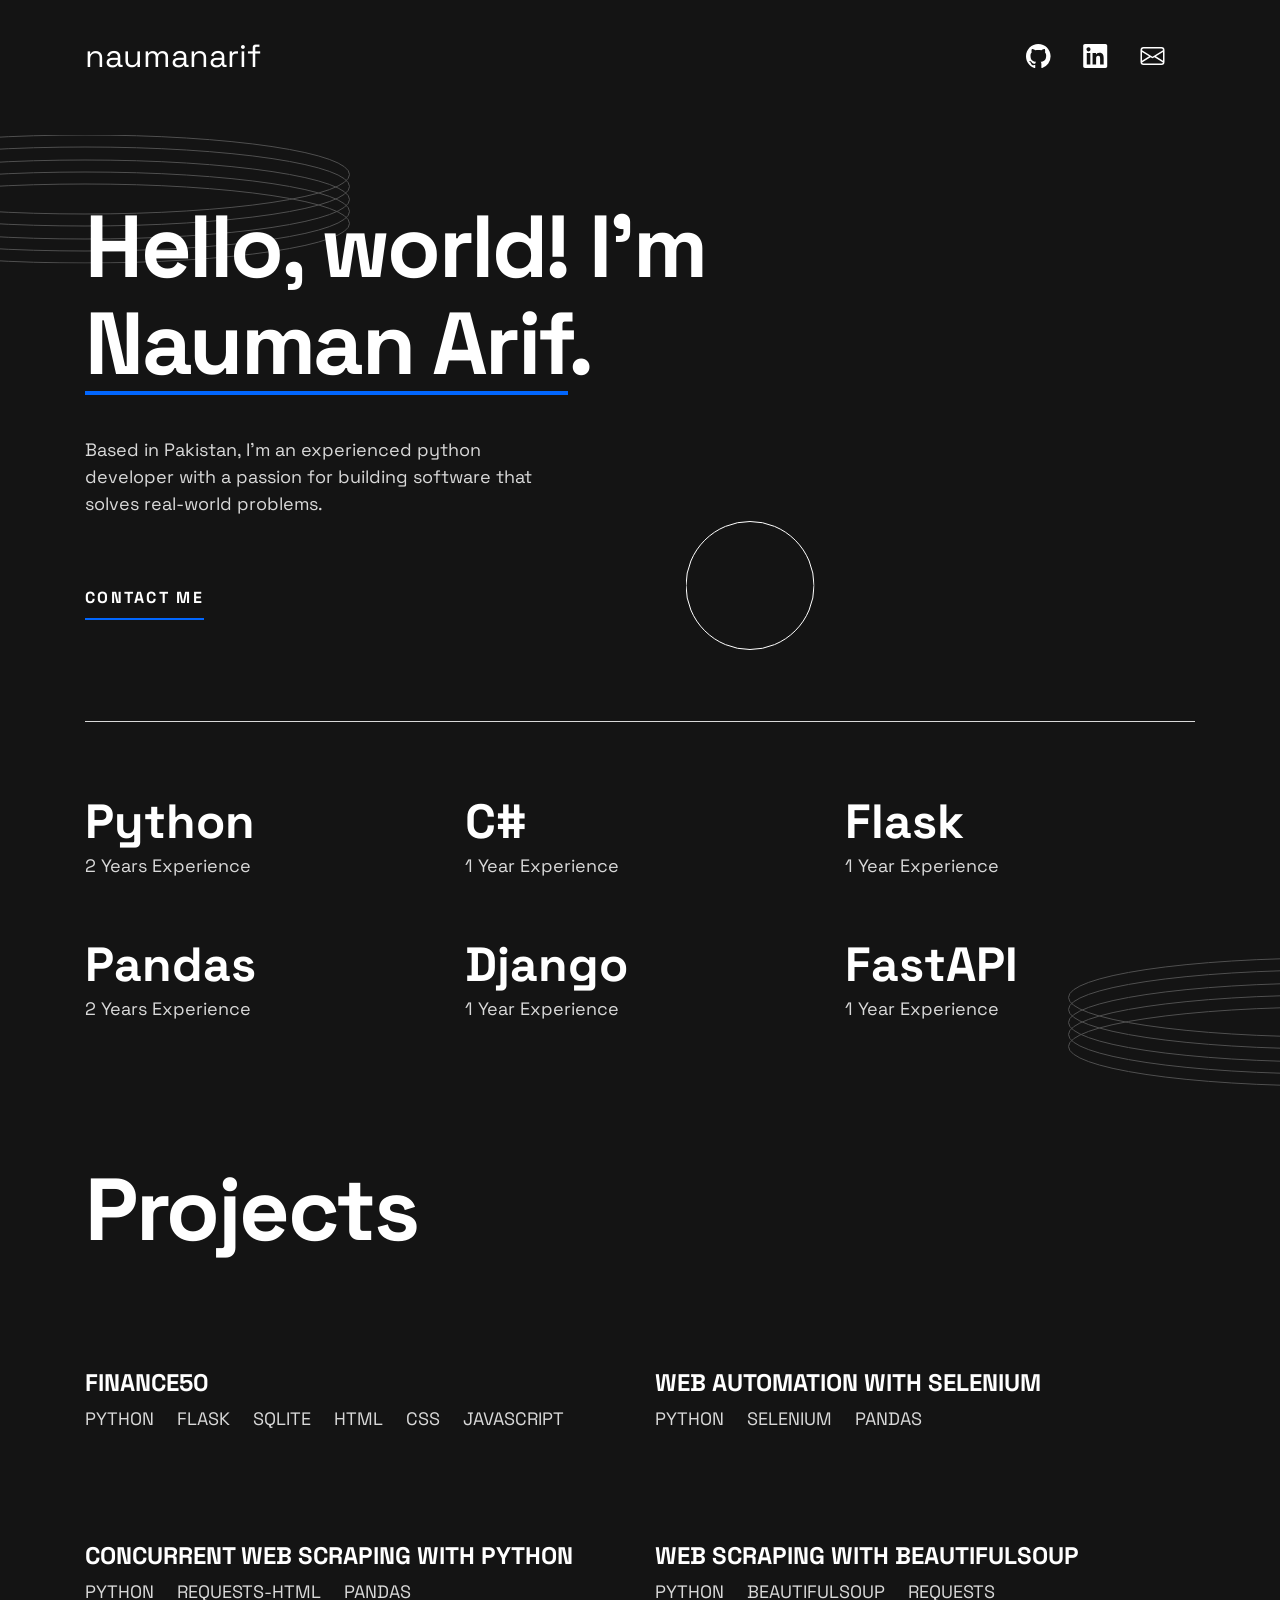
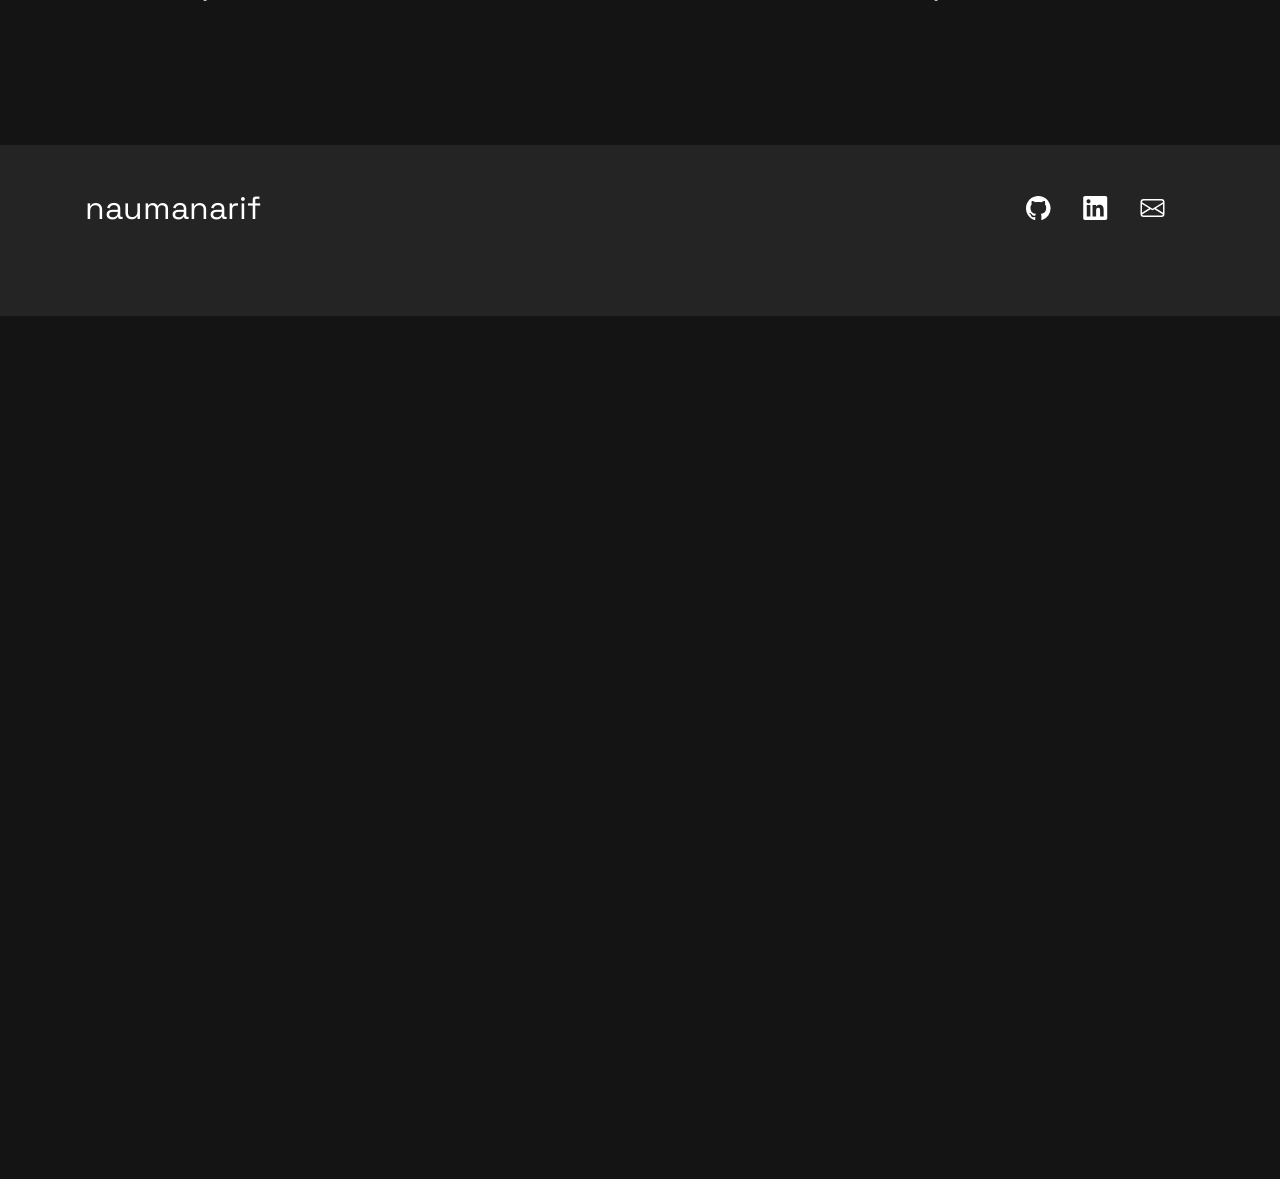
==== index.html @ 43fe18f0 "Fix image paths" ====
<!DOCTYPE html>
<html lang="en">
  <head>
    <meta charset="UTF-8" />
    <meta name="viewport" content="width=device-width, initial-scale=1.0" />
    <link rel="preconnect" href="https://fonts.googleapis.com" />
    <link rel="preconnect" href="https://fonts.gstatic.com" crossorigin />
    <link
      href="https://fonts.googleapis.com/css2?family=Space+Grotesk:wght@500;700&display=swap"
      rel="stylesheet"
    />
    <link
      rel="icon"
      type="image/png"
      sizes="32x32"
      href="./assets/images/favicon-ur-32x32.png"
    />
    <link rel="stylesheet" href="style.css" />
    <title>Nauman A.</title>
  </head>
  <body>
    <header class="header">
      <h2 class="visually-hidden">Header</h2>
      <div class="wrapper">
        <nav class="header__nav">
          <h2 class="visually-hidden">Navigation</h2>
          <a href="/" class="header__home">
            naumanarif
            <span class="visually-hidden">(to home page)</span>
          </a>
          <a
            href="https://www.github.com/naumanaarif"
            class="header__social"
            target="_blank"
          >
            <svg
              xmlns="http://www.w3.org/2000/svg"
              width="25"
              height="24"
              aria-labelledby="socialGitHub"
              role="img"
            >
              <title id="socialGitHub">GitHub</title>
              <path
                fill="#FFF"
                fill-rule="evenodd"
                d="M12.304 0C5.506 0 0 5.506 0 12.304c0 5.444 3.522 10.042 8.413 11.672.615.108.845-.261.845-.584 0-.292-.015-1.261-.015-2.291-3.091.569-3.891-.754-4.137-1.446-.138-.354-.738-1.446-1.261-1.738-.43-.23-1.046-.8-.016-.815.97-.015 1.661.892 1.892 1.261 1.107 1.86 2.876 1.338 3.584 1.015.107-.8.43-1.338.784-1.646-2.738-.307-5.598-1.368-5.598-6.074 0-1.338.477-2.446 1.26-3.307-.122-.308-.553-1.569.124-3.26 0 0 1.03-.323 3.383 1.26.985-.276 2.03-.415 3.076-.415 1.046 0 2.092.139 3.076.416 2.353-1.6 3.384-1.261 3.384-1.261.676 1.691.246 2.952.123 3.26.784.861 1.26 1.953 1.26 3.307 0 4.721-2.875 5.767-5.613 6.074.446.385.83 1.123.83 2.277 0 1.645-.015 2.968-.015 3.383 0 .323.231.708.846.584a12.324 12.324 0 0 0 8.382-11.672C24.607 5.506 19.101 0 12.304 0Z"
              />
            </svg>
          </a>
          <!-- <a href="" class="header__social">
            <svg
              xmlns="http://www.w3.org/2000/svg"
              width="26"
              height="23"
              aria-labelledby="socialFrontendMentor"
              role="img"
            >
              <title id="socialFrontendMentor">Frontend Mentor</title>
              <path
                fill="#FFF"
                d="M13.084.23a.751.751 0 0 0-.736.75v14.267a.75.75 0 1 0 1.5 0V.98a.75.75 0 0 0-.763-.75ZM24.44 4.504a.752.752 0 0 0-.284.064l-6.44 2.875a.752.752 0 0 0 0 1.37l6.44 2.884a.75.75 0 0 0 .612-1.369L19.861 8.13l4.907-2.191a.753.753 0 0 0 .38-.99.752.752 0 0 0-.708-.444ZM1.371 9.663a.752.752 0 0 0-.74.938C2.41 17.447 8.603 22.23 15.685 22.23a.75.75 0 1 0 0-1.501A14.053 14.053 0 0 1 2.083 10.225a.75.75 0 0 0-.712-.561v-.001Z"
              />
            </svg>
          </a> -->
          <a
            href="https://www.linkedin.com/in/naumanaarif/"
            class="header__social"
            target="_blank"
          >
            <svg
              xmlns="http://www.w3.org/2000/svg"
              width="25"
              height="24"
              aria-labelledby="socialLinkedIn"
              role="img"
            >
              <title id="socialLinkedIn">LinkedIn</title>
              <path
                fill="#FFF"
                fill-rule="evenodd"
                d="M5.551 3.304c-1.14 0-2.067.926-2.067 2.064 0 1.14.928 2.066 2.067 2.066a2.066 2.066 0 0 0 0-4.13ZM3.767 8.998v11.453h3.562L7.33 8.998H3.767Zm5.798 0V20.45l3.554.002.002-5.668c0-1.454.253-2.941 2.132-2.941 1.851 0 1.851 1.755 1.851 3.036v5.571l3.559-.001v-6.28c0-2.834-.517-5.457-4.27-5.457-1.763 0-2.916.997-3.368 1.85h-.05V8.997h-3.41ZM22.435 24H1.982c-.976 0-1.77-.777-1.77-1.732V1.731C.212.776 1.006 0 1.982 0h20.453c.98 0 1.777.776 1.777 1.73v20.538c0 .955-.797 1.732-1.777 1.732Z"
              />
            </svg>
          </a>
          <a
            href="mailto:naumanaarif.work@gmail.com"
            class="header__social"
            target="_blank"
          >
            <svg
              xmlns="http://www.w3.org/2000/svg"
              width="25"
              height="24"
              fill="currentColor"
              class="bi bi-envelope"
              viewBox="0 0 16 16"
              aria-labelledby="socialEmail"
              role="img"
            >
              <title id="socialEmail">Email</title>
              <path
                d="M0 4a2 2 0 0 1 2-2h12a2 2 0 0 1 2 2v8a2 2 0 0 1-2 2H2a2 2 0 0 1-2-2V4Zm2-1a1 1 0 0 0-1 1v.217l7 4.2 7-4.2V4a1 1 0 0 0-1-1H2Zm13 2.383-4.708 2.825L15 11.105V5.383Zm-.034 6.876-5.64-3.471L8 9.583l-1.326-.795-5.64 3.47A1 1 0 0 0 2 13h12a1 1 0 0 0 .966-.741ZM1 11.105l4.708-2.897L1 5.383v5.722Z"
                fill="#FFF"
              />
            </svg>
          </a>
          <!-- <a href="" class="header__social">
            <svg
              xmlns="http://www.w3.org/2000/svg"
              width="24"
              height="20"
              aria-labelledby="socialTwitter"
              role="img"
            >
              <title id="socialTwitter">Twitter</title>
              <path
                fill="#FFF"
                d="M23.492 2.705a9.563 9.563 0 0 1-2.742.751 4.788 4.788 0 0 0 2.1-2.643 9.536 9.536 0 0 1-3.033 1.159 4.778 4.778 0 0 0-8.14 4.357 13.564 13.564 0 0 1-9.844-4.99 4.774 4.774 0 0 0-.646 2.4 4.778 4.778 0 0 0 2.124 3.977 4.765 4.765 0 0 1-2.163-.598v.061a4.778 4.778 0 0 0 3.832 4.684 4.812 4.812 0 0 1-2.158.082 4.78 4.78 0 0 0 4.462 3.316 9.584 9.584 0 0 1-5.932 2.045c-.38 0-.762-.022-1.14-.067a13.508 13.508 0 0 0 7.32 2.146c8.787 0 13.59-7.277 13.59-13.589 0-.205-.004-.412-.013-.617a9.71 9.71 0 0 0 2.381-2.471l.002-.003Z"
              />
            </svg>
          </a> -->
        </nav>
      </div>
    </header>

    <main id="main">
      <section class="hero">
        <div class="wrapper hero__wrapper bottom-border">
          <div class="hero__content">
            <picture>
              <source
                media="(min-width: 62.5em)"
                srcset="/assets/images/nauman2-desktop.png"
              />
              <source
                media="(min-width: 37.5em)"
                srcset="/assets/images/nauman2-tablet.png"
              />
              <img
                class="hero__image"
                src="/assets/images/nauman2-mobile.png"
                alt="picture of Nauman Arif"
                width-="174"
                height="383"
              />
            </picture>
            <img
              class="hero__rings"
              src="/assets/images/pattern-rings.svg"
              alt=""
              width="530"
              height="129"
            />
            <img
              class="hero__circle"
              src="/assets/images/pattern-circle.svg"
              alt=""
              width="129"
              height="129"
            />
            <div class="hero__text">
              <h1 class="hero__headline header-xl">
                Hello, world!<br />
                I'm <span>Nauman Arif</span>.
              </h1>
              <p class="hero__description">
                Based in Pakistan, I'm an experienced python developer with a
                passion for building software that solves real-world problems.
              </p>
              <a
                href="mailto:naumanaarif.work@gmail.com"
                class="hero__contact underline"
                >Contact me</a
              >
            </div>
          </div>
        </div>
      </section>

      <section class="skills">
        <div class="wrapper skills__wrapper bottom-border">
          <h2 class="visually-hidden">Skills</h2>
          <div class="skills__item">
            <h3 class="skills__title">Python</h3>
            <p class="skills__description">2 Years Experience</p>
          </div>
          <div class="skills__item">
            <h3 class="skills__title">C#</h3>
            <p class="skills__description">1 Year Experience</p>
          </div>
          <div class="skills__item">
            <h3 class="skills__title">Flask</h3>
            <p class="skills__description">1 Year Experience</p>
          </div>
          <div class="skills__item">
            <h3 class="skills__title">Pandas</h3>
            <p class="skills__description">2 Years Experience</p>
          </div>
          <div class="skills__item">
            <h3 class="skills__title">Django</h3>
            <p class="skills__description">1 Year Experience</p>
          </div>
          <div class="skills__item">
            <h3 class="skills__title">FastAPI</h3>
            <p class="skills__description">1 Year Experience</p>
          </div>
        </div>
        <img
          class="skills__rings"
          src="/assets/images/pattern-rings.svg"
          alt=""
          width="530"
          height="129"
        />
      </section>

      <section class="projects">
        <div class="wrapper projects__wrapper">
          <div class="projects__grid">
            <h2 class="projects__headline header-xl">Projects</h2>
            <a href="" class="projects__contact underline"></a>

            <div class="projects__item">
              <picture class="projects__picture">
                <source
                  media="(min-width: 62.5em)"
                  srcset="/assets/images/coming-soon-dark-large.png"
                />
                <img
                  class="projects__image"
                  src="/assets/images/coming-soon-dark-small.png"
                  alt="coming soon"
                  width-="343"
                  height="253"
                />
              </picture>
              <h3 class="projects__name">Finance50</h3>
              <p class="projects__tags">
                <span>Python</span>
                <span>Flask</span>
                <span>SQLite</span>
                <span>HTML</span>
                <span>CSS</span>
                <span>JavaScript</span>
              </p>
              <div class="projects__links">
                <a href="" class="underline">View Project</a>
                <a href="" class="underline">View Code</a>
              </div>
            </div>

            <div class="projects__item">
              <picture class="projects__picture">
                <source
                  media="(min-width: 62.5em)"
                  srcset="/assets/images/coming-soon-dark-large.png"
                />
                <img
                  class="projects__image"
                  src="/assets/images/coming-soon-dark-small.png"
                  alt="coming soon"
                  width-="343"
                  height="253"
                />
              </picture>
              <h3 class="projects__name">Web Automation with Selenium</h3>
              <p class="projects__tags">
                <span>Python</span>
                <span>Selenium</span>
                <span>Pandas</span>
              </p>
              <div class="projects__links">
                <a href="" class="underline">View Project</a>
                <a href="" class="underline">View Code</a>
              </div>
            </div>

            <div class="projects__item">
              <picture class="projects__picture">
                <source
                  media="(min-width: 62.5em)"
                  srcset="/assets/images/coming-soon-dark-large.png"
                />
                <img
                  class="projects__image"
                  src="/assets/images/coming-soon-dark-small.png"
                  alt="coming soon"
                  width-="343"
                  height="253"
                />
              </picture>
              <h3 class="projects__name">
                Concurrent Web Scraping with Python
              </h3>
              <p class="projects__tags">
                <span>Python</span>
                <span>Requests-HTML</span>
                <span>Pandas</span>
              </p>
              <div class="projects__links">
                <a href="" class="underline">View Project</a>
                <a href="" class="underline">View Code</a>
              </div>
            </div>

            <div class="projects__item">
              <picture class="projects__picture">
                <source
                  media="(min-width: 62.5em)"
                  srcset="/assets/images/coming-soon-dark-large.png"
                />
                <img
                  class="projects__image"
                  src="/assets/images/coming-soon-dark-small.png"
                  alt="coming soon"
                  width-="343"
                  height="253"
                />
              </picture>
              <h3 class="projects__name">Web Scraping with BeautifulSoup</h3>
              <p class="projects__tags">
                <span>Python</span>
                <span>BeautifulSoup</span>
                <span>Requests</span>
              </p>
              <div class="projects__links">
                <a href="" class="underline">View Project</a>
                <a href="" class="underline">View Code</a>
              </div>
            </div>

            <!-- <div class="projects__item">
              <picture class="projects__picture">
                <source
                  media="(min-width: 62.5em)"
                  srcset="/assets/images/thumbnail-project-5-large.webp"
                />
                <img
                  class="projects__image"
                  src="/assets/images/thumbnail-project-5-small.webp"
                  alt="screenshot of 4-player memory game with circular tiles that have symbols"
                  width-="343"
                  height="253"
                />
              </picture>
              <h3 class="projects__name">Memory Game</h3>
              <p class="projects__tags">
                <span>HTML</span>
                <span>CSS</span>
                <span>JavaScript</span>
              </p>
              <div class="projects__links">
                <a href="" class="underline">View Project</a>
                <a href="" class="underline">View Code</a>
              </div>
            </div>

            <div class="projects__item">
              <picture class="projects__picture">
                <source
                  media="(min-width: 62.5em)"
                  srcset="/assets/images/thumbnail-project-6-large.webp"
                />
                <img
                  class="projects__image"
                  src="/assets/images/thumbnail-project-6-small.webp"
                  alt="grid of thumbnails of famous works of art"
                  width-="343"
                  height="253"
                />
              </picture>
              <h3 class="projects__name">Art Gallery Showcase</h3>
              <p class="projects__tags">
                <span>HTML</span>
                <span>CSS</span>
                <span>JavaScript</span>
              </p>
              <div class="projects__links">
                <a href="" class="underline">View Project</a>
                <a href="" class="underline">View Code</a>
              </div>
            </div> -->
          </div>
        </div>
      </section>
      <!-- 
      <section id="contact" class="contact bg-less-dark">
        <div class="wrapper contact__wrapper bottom-border">
          <div class="contact__text">
            <h2 class="contact__headline header-xl">Contact</h2>
            <p class="contact__description">
              I would love to hear about your project and how I could help.
              Please fill in the form, and I'll get back to you as soon as
              possible.
            </p>
          </div>
          <form action="" class="contact__form">
            <div class="contact__control">
              <label for="name" class="visually-hidden">Name</label>
              <input
                type="text"
                id="name"
                name="name"
                placeholder="Name"
                required
              />
              <img
                src="/assets/images/icon-invalid.svg"
                alt=""
                class="contact__invalid-icon"
                width="24"
                height="24"
              />
            </div>
            <div class="contact__control">
              <label for="email" class="visually-hidden">Email</label>
              <input
                type="email"
                id="email"
                name="email"
                placeholder="Email"
                required
              />
              <img
                src="/assets/images/icon-invalid.svg"
                alt=""
                class="contact__invalid-icon"
                width="24"
                height="24"
              />
            </div>
            <div class="contact__control">
              <label for="message" class="visually-hidden">Message</label>
              <textarea
                name="message"
                id="message"
                cols="30"
                rows="3"
                placeholder="Message"
                required
              ></textarea>
              <img
                src="/assets/images/icon-invalid.svg"
                alt=""
                class="contact__invalid-icon"
                width="24"
                height="24"
              />
            </div>
            <div class="contact__control align-right">
              <button type="submit">Send Message</button>
            </div>
          </form>
        </div>
        <img
          class="contact__rings"
          src="/assets/images/pattern-rings.svg"
          alt=""
          width="530"
          height="129"
        />
      </section> -->
    </main>

    <footer class="footer bg-less-dark">
      <h2 class="visually-hidden">Footer</h2>
      <div class="wrapper">
        <nav class="header__nav">
          <h2 class="visually-hidden">Navigation</h2>
          <a href="/" class="header__home">
            naumanarif
            <span class="visually-hidden">(to home page)</span>
          </a>
          <a
            href="https://www.github.com/naumanaarif"
            class="header__social"
            target="_blank"
          >
            <svg
              xmlns="http://www.w3.org/2000/svg"
              width="25"
              height="24"
              aria-labelledby="socialGitHub"
              role="img"
            >
              <title id="socialGitHub">GitHub</title>
              <path
                fill="#FFF"
                fill-rule="evenodd"
                d="M12.304 0C5.506 0 0 5.506 0 12.304c0 5.444 3.522 10.042 8.413 11.672.615.108.845-.261.845-.584 0-.292-.015-1.261-.015-2.291-3.091.569-3.891-.754-4.137-1.446-.138-.354-.738-1.446-1.261-1.738-.43-.23-1.046-.8-.016-.815.97-.015 1.661.892 1.892 1.261 1.107 1.86 2.876 1.338 3.584 1.015.107-.8.43-1.338.784-1.646-2.738-.307-5.598-1.368-5.598-6.074 0-1.338.477-2.446 1.26-3.307-.122-.308-.553-1.569.124-3.26 0 0 1.03-.323 3.383 1.26.985-.276 2.03-.415 3.076-.415 1.046 0 2.092.139 3.076.416 2.353-1.6 3.384-1.261 3.384-1.261.676 1.691.246 2.952.123 3.26.784.861 1.26 1.953 1.26 3.307 0 4.721-2.875 5.767-5.613 6.074.446.385.83 1.123.83 2.277 0 1.645-.015 2.968-.015 3.383 0 .323.231.708.846.584a12.324 12.324 0 0 0 8.382-11.672C24.607 5.506 19.101 0 12.304 0Z"
              />
            </svg>
          </a>
          <!-- <a href="" class="header__social">
            <svg
              xmlns="http://www.w3.org/2000/svg"
              width="26"
              height="23"
              aria-labelledby="socialFrontendMentor"
              role="img"
            >
              <title id="socialFrontendMentor">Frontend Mentor</title>
              <path
                fill="#FFF"
                d="M13.084.23a.751.751 0 0 0-.736.75v14.267a.75.75 0 1 0 1.5 0V.98a.75.75 0 0 0-.763-.75ZM24.44 4.504a.752.752 0 0 0-.284.064l-6.44 2.875a.752.752 0 0 0 0 1.37l6.44 2.884a.75.75 0 0 0 .612-1.369L19.861 8.13l4.907-2.191a.753.753 0 0 0 .38-.99.752.752 0 0 0-.708-.444ZM1.371 9.663a.752.752 0 0 0-.74.938C2.41 17.447 8.603 22.23 15.685 22.23a.75.75 0 1 0 0-1.501A14.053 14.053 0 0 1 2.083 10.225a.75.75 0 0 0-.712-.561v-.001Z"
              />
            </svg>
          </a> -->
          <a
            href="https://www.linkedin.com/in/naumanaarif/"
            class="header__social"
            target="_blank"
          >
            <svg
              xmlns="http://www.w3.org/2000/svg"
              width="25"
              height="24"
              aria-labelledby="socialLinkedIn"
              role="img"
            >
              <title id="socialLinkedIn">LinkedIn</title>
              <path
                fill="#FFF"
                fill-rule="evenodd"
                d="M5.551 3.304c-1.14 0-2.067.926-2.067 2.064 0 1.14.928 2.066 2.067 2.066a2.066 2.066 0 0 0 0-4.13ZM3.767 8.998v11.453h3.562L7.33 8.998H3.767Zm5.798 0V20.45l3.554.002.002-5.668c0-1.454.253-2.941 2.132-2.941 1.851 0 1.851 1.755 1.851 3.036v5.571l3.559-.001v-6.28c0-2.834-.517-5.457-4.27-5.457-1.763 0-2.916.997-3.368 1.85h-.05V8.997h-3.41ZM22.435 24H1.982c-.976 0-1.77-.777-1.77-1.732V1.731C.212.776 1.006 0 1.982 0h20.453c.98 0 1.777.776 1.777 1.73v20.538c0 .955-.797 1.732-1.777 1.732Z"
              />
            </svg>
          </a>
          <a
            href="mailto:naumanaarif.work@gmail.com"
            class="header__social"
            target="_blank"
          >
            <svg
              xmlns="http://www.w3.org/2000/svg"
              width="25"
              height="24"
              fill="currentColor"
              class="bi bi-envelope"
              viewBox="0 0 16 16"
              aria-labelledby="socialEmail"
              role="img"
            >
              <title id="socialEmail">Email</title>
              <path
                d="M0 4a2 2 0 0 1 2-2h12a2 2 0 0 1 2 2v8a2 2 0 0 1-2 2H2a2 2 0 0 1-2-2V4Zm2-1a1 1 0 0 0-1 1v.217l7 4.2 7-4.2V4a1 1 0 0 0-1-1H2Zm13 2.383-4.708 2.825L15 11.105V5.383Zm-.034 6.876-5.64-3.471L8 9.583l-1.326-.795-5.64 3.47A1 1 0 0 0 2 13h12a1 1 0 0 0 .966-.741ZM1 11.105l4.708-2.897L1 5.383v5.722Z"
                fill="#FFF"
              />
            </svg>
          </a>
          <!-- <a href="" class="header__social">
            <svg
              xmlns="http://www.w3.org/2000/svg"
              width="24"
              height="20"
              aria-labelledby="socialTwitter"
              role="img"
            >
              <title id="socialTwitter">Twitter</title>
              <path
                fill="#FFF"
                d="M23.492 2.705a9.563 9.563 0 0 1-2.742.751 4.788 4.788 0 0 0 2.1-2.643 9.536 9.536 0 0 1-3.033 1.159 4.778 4.778 0 0 0-8.14 4.357 13.564 13.564 0 0 1-9.844-4.99 4.774 4.774 0 0 0-.646 2.4 4.778 4.778 0 0 0 2.124 3.977 4.765 4.765 0 0 1-2.163-.598v.061a4.778 4.778 0 0 0 3.832 4.684 4.812 4.812 0 0 1-2.158.082 4.78 4.78 0 0 0 4.462 3.316 9.584 9.584 0 0 1-5.932 2.045c-.38 0-.762-.022-1.14-.067a13.508 13.508 0 0 0 7.32 2.146c8.787 0 13.59-7.277 13.59-13.589 0-.205-.004-.412-.013-.617a9.71 9.71 0 0 0 2.381-2.471l.002-.003Z"
              />
            </svg>
          </a> -->
        </nav>
      </div>
    </footer>
  </body>
</html>
---- style.css ----
/* GLOBAL */

:root {
    --bg-body: hsl(0, 0%, 8%);
    --bg-body2: hsl(0, 0%, 14%);
    --accent: hsl(216, 99%, 50%);
    --text1: hsl(0, 0%, 100%);
    --text2: hsl(0, 0%, 85%);
    --invalid: hsl(7, 100%, 68%);
    --fs-18: 1.125rem;
    --fs-88: 5.5rem;
    --fs-72: 4.5rem;
    --fs-40: 2.5rem;
    --fs-48: 3rem;
    --fs-36: 2.25rem;
    --fs-32: 2rem;
    --fs-24: 1.5rem;
    --fs-20: 1.25rem;
    --container: 69.375rem;
    --transition: 200ms ease-in-out;
  }
  
  html,
  body {
    overflow-x: hidden;
  }
  
  html {
    box-sizing: border-box;
    font-size: 100%;
  }
  
  ::selection {
    color: black;
    background: var(--accent);
  }
  
  *,
  *::before,
  *::after {
    box-sizing: inherit;
  }
  
  body,
  input,
  textarea,
  button {
    font-family: 'Space Grotesk', sans-serif;
  }
  
  body {
    margin: 0;
    background-color: var(--bg-body);
    color: var(--text1);
    font-size: var(--fs-18);
    line-height: 1.56;
    padding-bottom: 0rem;
  }
  
  .bg-less-dark {
    background-color: var(--bg-body2);
  }
  
  h1,
  h2,
  h3,
  p {
    margin-block-start: 0;
  }
  
  h1,
  h2,
  h3 {
    line-height: 1;
  }
  
  .header-xl {
    font-size: 2.5rem;
    font-size: clamp(2.5rem, 0.7rem + 7.68vw, 5.5rem);
    letter-spacing: -0.028em;
    line-height: 1.1;
  }
  
  p {
    font-size: 1rem;
    font-size: clamp(1rem, 0.79rem + 0.89vw, 1.125rem);
    line-height: 1.5;
    color: var(--text2);
  }
  
  a {
    transition: color var(--transition);
  }
  
  a:focus-visible,
  input:focus-visible,
  textarea:focus-visible {
    outline: 2px dashed var(--accent);
    outline-offset: 2px;
  }
  
  input:invalid,
  textarea:invalid {
    outline-color: var(--invalid);
  }
  
  a.underline,
  button {
    display: inline-block;
    padding-bottom: 0.625rem;
    font-size: 1rem;
    line-height: 1.625;
    letter-spacing: 0.143em;
    font-weight: 700;
    text-transform: uppercase;
    color: var(--text1);
    text-decoration: none;
    background-image: linear-gradient(
      to right,
      var(--accent) 75%,
      var(--accent) 75%
    );
    background-position: 0 2.1em;
    background-repeat: repeat-x;
    background-size: 8px 2px;
  }
  
  a:hover {
    color: var(--accent);
  }
  
  img,
  svg {
    display: block;
    -drag: none;  
    user-select: none;
    -moz-user-select: none;
    -webkit-user-drag: none;
    -webkit-user-select: none;
    -ms-user-select: none;
  }
  
  .visually-hidden {
    position: absolute;
    left: -10000px;
    top: auto;
    width: 1px;
    height: 1px;
    overflow: hidden;
  }
  
  .wrapper {
    width: calc(100% - 2rem);
    max-width: var(--container);
    margin-inline: auto;
  }
  
  /* 600px */
  @media (min-width: 37.5em) {
    .wrapper {
      width: calc(100% - 3.75rem);
    }
  }
  
  /* UTILITY */
  
  .bottom-border {
    border-bottom: 1px solid var(--text2);
  }
  
  /* HEADER */
  
  .header {
    position: relative;
    z-index: 1;
    margin-block-start: 20px;
  }
  
  .header__nav {
    display: flex;
    flex-wrap: wrap;
    justify-content: center;
    text-align: center;
    gap: 20px 25px;
  }
  
  .header__home {
    font-size: 1.5rem;
    font-size: clamp(1.5rem, 1.02rem + 2.04vw, 2rem);
    line-height: 1;
    color: var(--text1);
    text-decoration: none;
    flex: 1 0 100%;
  }
  
  .header__social > svg > path {
    transition: fill var(--transition);
  }
  
  .header__social:hover > svg > path {
    fill: var(--accent);
  }
  
  @media (min-width: 37.5em) {
    .header {
      margin-block-start: 30px;
      /* margin-block-end: 90px; */
    }
  
    .header__nav {
      justify-content: flex-start;
      align-items: center;
      text-align: left;
      gap: 32px;
    }
  
    .header__home {
      flex: 0 1 auto;
      margin-inline-end: auto;
    }
  }
  
  @media (min-width: 62.5em) {
    .header {
      margin-block-start: 40px;
      margin-block-end: 127px;
    }
  
    .header__nav {
      padding-right: 30px;
    }
  }
  
  /*  HERO */
  
  .hero__wrapper {
    padding-bottom: 80px;
  }
  
  .hero__image {
    position: absolute;
    top: 0;
    left: 50%;
    translate: -50%;
    width: 174px;
    height: auto;
  }
  
  .hero__rings {
    position: absolute;
    right: 50%;
    top: 130px;
    /* 8.125rem; */
    z-index: -1;
    /* width: 33.125rem; */
    height: auto;
  }
  
  .hero__circle {
    position: relative;
    top: 171px;
    margin-bottom: -129px;
    translate: calc(100vw - 64px - 16px);
  }
  
  .hero__text {
    position: relative;
    text-align: center;
    margin-block-start: 335px;
  }
  
  .hero__headline {
    margin-block-end: 24px;
  }
  
  .hero__headline > br {
    display: none;
  }
  
  h1 > span {
    background-image: linear-gradient(
      to right,
      var(--accent) 75%,
      var(--accent) 75%
    );
    background-position: 0 1.18em;
    background-repeat: repeat-x;
    background-size: 8px 4px;
  }
  
  .hero__description {
    margin-block-end: 24px;
  }
  
  @media (min-width: 37.5em) {
    .hero {
      position: relative;
      margin-block-start: -62px;
    }
  
    .hero__wrapper {
      padding-bottom: 60px;
    }
  
    .hero__content {
      display: flex;
      align-items: center;
    }
  
    .hero__content picture {
      order: 2;
    }
  
    .hero__image {
      position: relative;
      width: 42vw;
      max-width: 445px;
      /* width: 322px; */
      height: auto;
      left: auto;
      right: 0;
      translate: 0;
    }
  
    .hero__rings {
      top: 90px;
      right: auto;
      left: 0;
      translate: -50%;
    }
  
    .hero__circle {
      position: absolute;
      top: auto;
      right: 0;
      bottom: 190px;
      translate: 50%;
      z-index: 1;
    }
  
    .hero__text {
      /* width: 62vw; */
      margin-block-start: 90px;
      margin-right: -30px;
      flex: 1 0 58vw;
      text-align: left;
      z-index: 1;
    }
  
    .hero__headline {
      margin-block-end: 60px;
    }
  
    .hero__headline > br {
      display: inline-block;
    }
  
    .hero__description {
      /* width: 70%; */
      margin-block-end: 34px;
    }
  }
  
  @media (min-width: 62.5em) {
    .hero {
      margin-block-start: 0px;
    }
  
    .hero__wrapper {
      position: relative;
      padding-bottom: 100px;
    }
  
    .hero__content {
      align-items: flex-start;
    }
  
    .hero__content picture {
      margin-left: -80px;
    }
  
    .hero__image {
      margin-block-start: -199px;
    }
  
    .hero__rings {
      top: 0px;
      translate: -50% -50%;
    }
  
    .hero__circle {
      top: 322px;
      right: 445px;
    }
  
    .hero__text {
      margin-block-start: 0;
      margin-right: 0;
      flex: 1;
    }
  
    .hero__headline {
      margin-block-end: 43px;
    }
  
    .hero__headline > br {
      display: none;
    }
  
    .hero__description {
      width: 38ch;
      margin-block-end: 66px;
    }
  }
  
  /* SKILLS */
  
  .skills {
    position: relative;
  }
  
  .skills__wrapper {
    display: grid;
    grid-template-columns: 1fr;
    gap: 24px;
    padding-block: 40px;
  }
  
  .skills__item {
    text-align: center;
  }
  
  .skills__title {
    font-size: 2rem;
    font-size: clamp(2rem, 0.33rem + 7.11vw, 3rem);
    line-height: 1.17;
    margin-block-end: 2px;
  }
  
  .skills__description {
    margin-block-end: 0;
  }
  
  .skills__rings {
    position: absolute;
    bottom: 0;
    left: 50%;
    translate: 0 50%;
  }
  
  @media (min-width: 37.5em) {
    .skills__wrapper {
      grid-template-columns: repeat(2, 1fr);
      gap: 52px 24px;
      border: none;
      padding-block: 52px 0;
    }
  
    .skills__item {
      text-align: left;
    }
  
    .skills__rings {
      translate: 40% 50%;
    }
  }
  
  @media (min-width: 62.5em) {
    .skills__wrapper {
      grid-template-columns: repeat(3, 1fr);
      gap: 58px 30px;
      padding-block-start: 72px;
    }
  
    .skills__rings {
      translate: -40% 50%;
      left: 100%;
    }
  }
  
  /* PROJECTS */
  
  .projects__wrapper {
    padding-block: 140px;
  }
  
  .projects__grid {
    display: grid;
    grid-template-columns: repeat(2, 1fr);
    gap: 40px;
    justify-items: center;
    text-align: center;
  }
  
  .projects__headline {
    grid-column: 1 / span 2;
    margin-block-end: 0;
  }
  
  .projects__contact {
    grid-column: 1 / span 2;
  }
  
  .projects__item {
    grid-column: 1 / span 2;
  }
  
  .projects__picture {
    display: block;
    margin-block-end: 20px;
  }
  
  .projects__image {
    width: 100%;
    height: auto;
  }
  
  .projects__name {
    font-size: 1.5rem;
    line-height: 1.3;
    font-weight: 700;
    text-transform: uppercase;
    margin-block-end: 7px;
  }
  
  .projects__tags {
    display: flex;
    justify-content: center;
    gap: 12px;
    margin-block-end: 20px;
    text-transform: uppercase;
  }
  
  .projects__links {
    display: flex;
    flex-direction: column;
    align-items: center;
    gap: 20px;
  }
  
  @media (min-width: 37.5em) {
    .projects__grid {
      gap: 60px 24px;
      justify-items: start;
      text-align: left;
    }
  
    .projects__contact {
      justify-self: end;
    }
  
    .projects__item {
      grid-column: span 1;
    }
  
    .projects__headline,
    .projects__contact {
      grid-column: span 1;
    }
  
    .projects__contact {
      align-self: center;
    }
  
    .projects__tags,
    .projects__links {
      display: block;
    }
  
    .projects__tags span {
      margin-inline-end: 18px;
    }
  
    .projects__links a {
      margin-inline-end: 30px;
    }
  
    .project__links {
      display: block;
    }
  }
  
  @media (min-width: 62.5em) {
    .projects__grid {
      gap: 70px 30px;
    }
  
    .projects__item {
      display: grid;
      grid-template-columns: 1fr;
      grid-template-rows: repeat(4, auto);
    }
  
    .projects__picture {
      position: relative;
      grid-column: 1 / 2;
      grid-row: 1 / 2;
    }
  
    .projects__picture::after {
      content: '';
      position: absolute;
      width: 100%;
      height: 100%;
      top: 0;
      background-color: hsl(0, 0%, 0%);
      opacity: 0;
      transition: opacity 150ms ease-in-out;
    }
  
    .projects__item:hover .projects__picture::after {
      opacity: 0.5;
    }
  
    .projects__item:hover .projects__links {
      opacity: 1;
    }
    .projects__item:focus-within .projects__links {
      opacity: 1;
    }
  
    .projects__item:focus-within .projects__picture::after {
      opacity: 0.5;
    }
  
    .projects__image {
      width: 100%;
      height: auto;
    }
  
    .projects__links {
      grid-column: 1 / 2;
      grid-row: 1 / 2;
      justify-self: center;
      align-self: center;
      z-index: 1;
      opacity: 0;
      transition: opacity 400ms ease-in-out;
    }
  
    .projects__links:hover ~ .projects__picture::after {
      opacity: 0.5;
    }
  
    .projects__tags {
      margin-block-end: 0;
    }
  }
  
  /* CONTACT */
  
  .contact {
    position: relative;
  }
  
  .contact__wrapper {
    padding-block: 84px;
  }
  
  .contact__headline {
    margin-block-end: var(--fs-20);
  }
  
  .contact__control {
    position: relative;
    margin-block-end: 16px;
  }
  
  .contact__control input,
  .contact__control textarea {
    width: 100%;
    padding-block: 16px;
    padding-inline: 24px;
    border: none;
    border-bottom: 1px solid var(--text1);
    background: transparent;
    font-size: 1rem;
    line-height: 1.625;
    color: var(--text1);
  }
  
  .contact__control > *::placeholder {
    color: var(--text1);
    opacity: 0.5;
    text-transform: uppercase;
  }
  
  .contact__control textarea {
    margin-block-end: 32px;
  }
  
  .contact__control.align-right {
    display: flex;
    justify-content: flex-end;
  }
  
  .contact__control button {
    background-color: transparent;
    border: none;
  }
  
  .contact__invalid-icon {
    display: none;
    width: var(--fs-24);
    height: var(--fs-24);
    position: absolute;
    top: 50%;
    right: 0;
    translate: -50% -50%;
  }
  
  .contact input:focus-visible:invalid ~ .contact__invalid-icon,
  .contact textarea:focus-visible:invalid ~ .contact__invalid-icon {
    display: inline-block;
  }
  
  .contact textarea:focus-visible:invalid ~ .contact__invalid-icon {
    top: 1.2rem;
    right: 1.5rem;
    translate: none;
  }
  
  .contact__rings {
    position: absolute;
    left: 0;
    bottom: 97px;
    translate: -75%;
  }
  
  @media (min-width: 37.5em) {
    .contact__rings {
      bottom: 47px;
      translate: -75%;
    }
  }
  
  @media (min-width: 62.5em) {
    .contact__wrapper {
      display: grid;
      grid-template-columns: repeat(2, 27.8rem);
      justify-content: space-between;
    }
  
    .contact__headline {
      margin-block-end: var(--fs-36);
    }
  
    .contact__rings {
      translate: -40%;
    }
  }
  
  /* 999.98px */
  @media (max-width: 62.49875em) {
    .contact__wrapper {
      max-width: 27.8rem;
    }
  
    .contact__text {
      text-align: center;
    }
  }
  
  footer {
    padding-block: 40px 60px;
  }
  
  @media (min-width: 37.5em) {
    footer {
      padding-block: 30px 40px;
    }
  }
  
  @media (min-width: 62.5em) {
    footer {
      padding-block: 47px 92px;
    }
  }
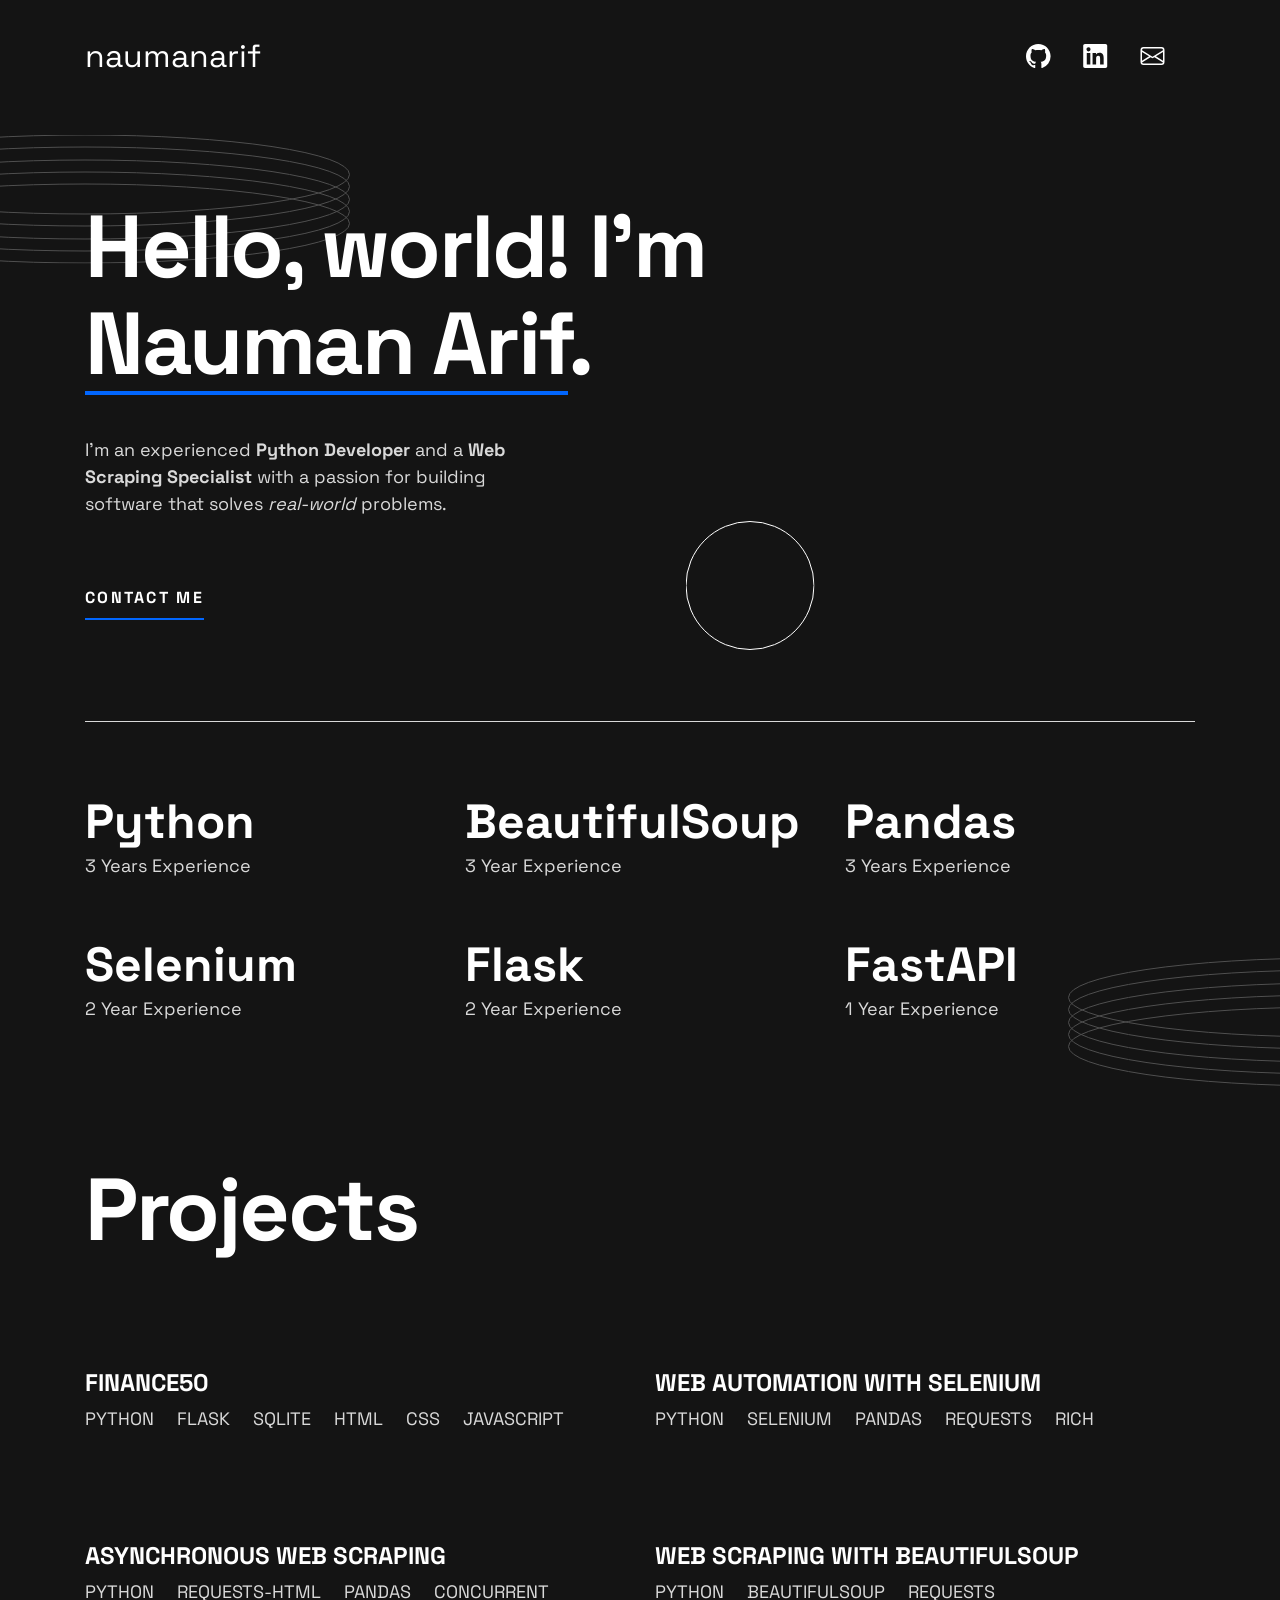
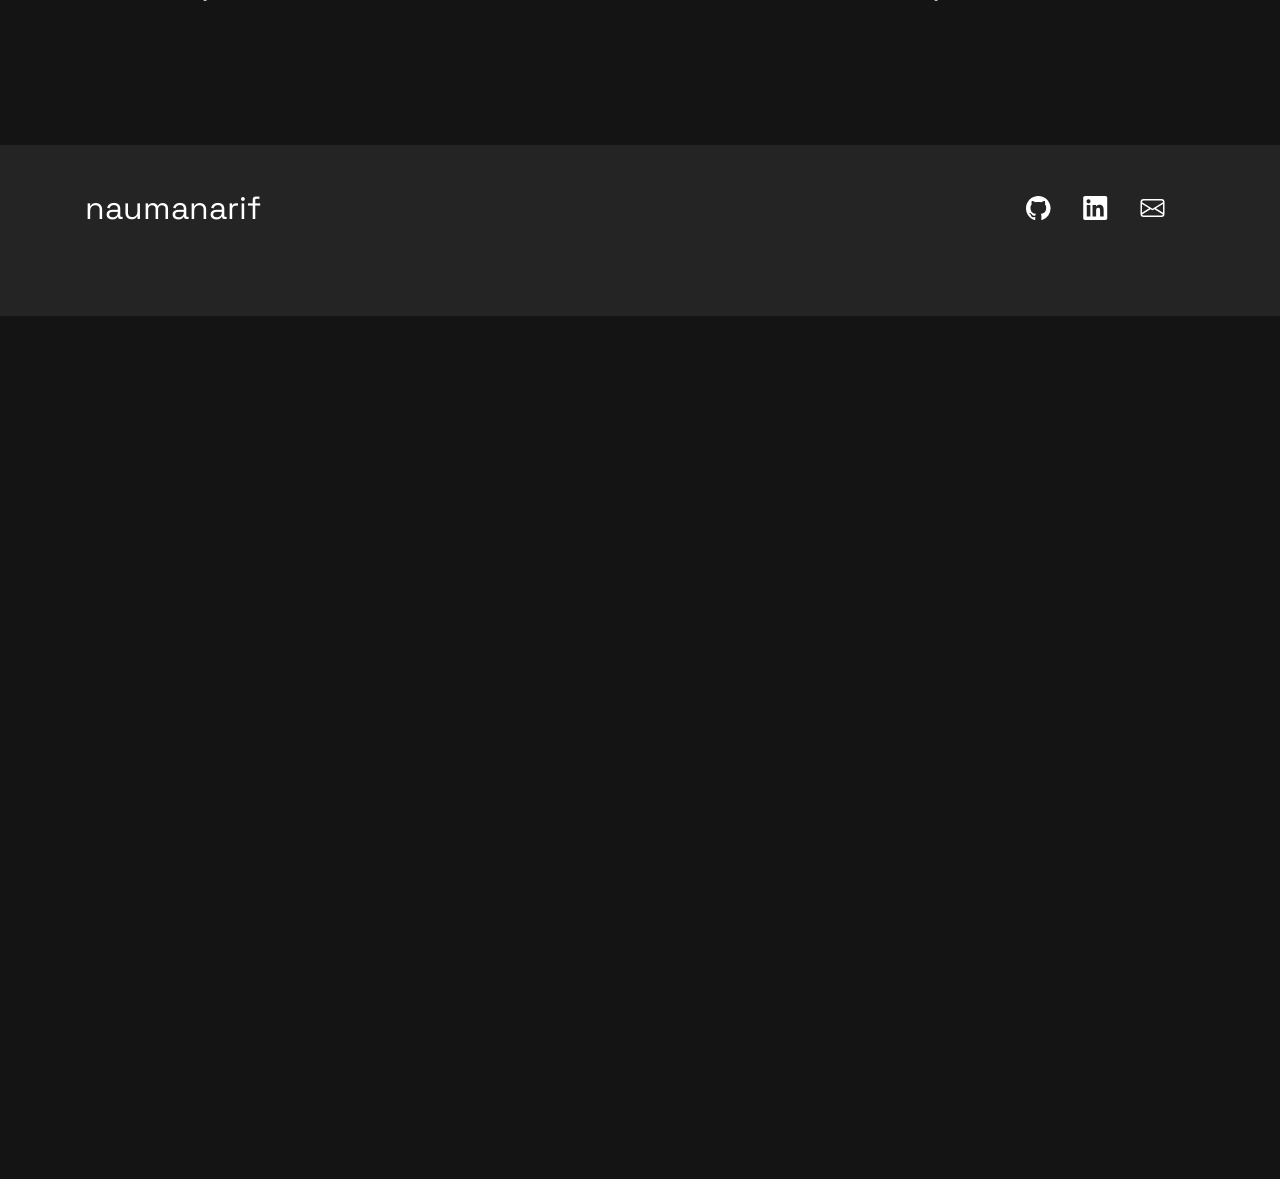
==== commit 95b4cd9e: "Add project and skills" ====
--- a/index.html
+++ b/index.html
@@ -48,21 +48,6 @@
               />
             </svg>
           </a>
-          <!-- <a href="" class="header__social">
-            <svg
-              xmlns="http://www.w3.org/2000/svg"
-              width="26"
-              height="23"
-              aria-labelledby="socialFrontendMentor"
-              role="img"
-            >
-              <title id="socialFrontendMentor">Frontend Mentor</title>
-              <path
-                fill="#FFF"
-                d="M13.084.23a.751.751 0 0 0-.736.75v14.267a.75.75 0 1 0 1.5 0V.98a.75.75 0 0 0-.763-.75ZM24.44 4.504a.752.752 0 0 0-.284.064l-6.44 2.875a.752.752 0 0 0 0 1.37l6.44 2.884a.75.75 0 0 0 .612-1.369L19.861 8.13l4.907-2.191a.753.753 0 0 0 .38-.99.752.752 0 0 0-.708-.444ZM1.371 9.663a.752.752 0 0 0-.74.938C2.41 17.447 8.603 22.23 15.685 22.23a.75.75 0 1 0 0-1.501A14.053 14.053 0 0 1 2.083 10.225a.75.75 0 0 0-.712-.561v-.001Z"
-              />
-            </svg>
-          </a> -->
           <a
             href="https://www.linkedin.com/in/naumanaarif/"
             class="header__social"
@@ -105,21 +90,6 @@
               />
             </svg>
           </a>
-          <!-- <a href="" class="header__social">
-            <svg
-              xmlns="http://www.w3.org/2000/svg"
-              width="24"
-              height="20"
-              aria-labelledby="socialTwitter"
-              role="img"
-            >
-              <title id="socialTwitter">Twitter</title>
-              <path
-                fill="#FFF"
-                d="M23.492 2.705a9.563 9.563 0 0 1-2.742.751 4.788 4.788 0 0 0 2.1-2.643 9.536 9.536 0 0 1-3.033 1.159 4.778 4.778 0 0 0-8.14 4.357 13.564 13.564 0 0 1-9.844-4.99 4.774 4.774 0 0 0-.646 2.4 4.778 4.778 0 0 0 2.124 3.977 4.765 4.765 0 0 1-2.163-.598v.061a4.778 4.778 0 0 0 3.832 4.684 4.812 4.812 0 0 1-2.158.082 4.78 4.78 0 0 0 4.462 3.316 9.584 9.584 0 0 1-5.932 2.045c-.38 0-.762-.022-1.14-.067a13.508 13.508 0 0 0 7.32 2.146c8.787 0 13.59-7.277 13.59-13.589 0-.205-.004-.412-.013-.617a9.71 9.71 0 0 0 2.381-2.471l.002-.003Z"
-              />
-            </svg>
-          </a> -->
         </nav>
       </div>
     </header>
@@ -131,15 +101,15 @@
             <picture>
               <source
                 media="(min-width: 62.5em)"
-                srcset="/assets/images/nauman2-desktop.png"
+                srcset="/assets/images/nauman2-bw-desktop.png"
               />
               <source
                 media="(min-width: 37.5em)"
-                srcset="/assets/images/nauman2-tablet.png"
+                srcset="/assets/images/nauman2-bw-tablet.png"
               />
               <img
                 class="hero__image"
-                src="/assets/images/nauman2-mobile.png"
+                src="/assets/images/nauman2-bw-mobile.png"
                 alt="picture of Nauman Arif"
                 width-="174"
                 height="383"
@@ -165,8 +135,9 @@
                 I'm <span>Nauman Arif</span>.
               </h1>
               <p class="hero__description">
-                Based in Pakistan, I'm an experienced python developer with a
-                passion for building software that solves real-world problems.
+                I'm an experienced <strong>Python Developer</strong> and a
+                <strong>Web Scraping Specialist</strong> with a passion for
+                building software that solves <em>real-world</em> problems.
               </p>
               <a
                 href="mailto:naumanaarif.work@gmail.com"
@@ -183,23 +154,23 @@
           <h2 class="visually-hidden">Skills</h2>
           <div class="skills__item">
             <h3 class="skills__title">Python</h3>
-            <p class="skills__description">2 Years Experience</p>
-          </div>
-          <div class="skills__item">
-            <h3 class="skills__title">C#</h3>
-            <p class="skills__description">1 Year Experience</p>
+            <p class="skills__description">3 Years Experience</p>
+          </div>
+          <div class="skills__item">
+            <h3 class="skills__title">BeautifulSoup</h3>
+            <p class="skills__description">3 Year Experience</p>
+          </div>
+          <div class="skills__item">
+            <h3 class="skills__title">Pandas</h3>
+            <p class="skills__description">3 Years Experience</p>
+          </div>
+          <div class="skills__item">
+            <h3 class="skills__title">Selenium</h3>
+            <p class="skills__description">2 Year Experience</p>
           </div>
           <div class="skills__item">
             <h3 class="skills__title">Flask</h3>
-            <p class="skills__description">1 Year Experience</p>
-          </div>
-          <div class="skills__item">
-            <h3 class="skills__title">Pandas</h3>
-            <p class="skills__description">2 Years Experience</p>
-          </div>
-          <div class="skills__item">
-            <h3 class="skills__title">Django</h3>
-            <p class="skills__description">1 Year Experience</p>
+            <p class="skills__description">2 Year Experience</p>
           </div>
           <div class="skills__item">
             <h3 class="skills__title">FastAPI</h3>
@@ -225,12 +196,12 @@
               <picture class="projects__picture">
                 <source
                   media="(min-width: 62.5em)"
-                  srcset="/assets/images/coming-soon-dark-large.png"
+                  srcset="/assets/images/projects/finance50-large.png"
                 />
                 <img
                   class="projects__image"
-                  src="/assets/images/coming-soon-dark-small.png"
-                  alt="coming soon"
+                  src="/assets/images/projects/finance50-small.png"
+                  alt="Homepage of the website"
                   width-="343"
                   height="253"
                 />
@@ -246,7 +217,12 @@
               </p>
               <div class="projects__links">
                 <a href="" class="underline">View Project</a>
-                <a href="" class="underline">View Code</a>
+                <a
+                  href="https://github.com/naumanaarif/finance50"
+                  target="_blank"
+                  class="underline"
+                  >View Code</a
+                >
               </div>
             </div>
 
@@ -254,12 +230,12 @@
               <picture class="projects__picture">
                 <source
                   media="(min-width: 62.5em)"
-                  srcset="/assets/images/coming-soon-dark-large.png"
+                  srcset="/assets/images/projects/yp-large.png"
                 />
                 <img
                   class="projects__image"
-                  src="/assets/images/coming-soon-dark-small.png"
-                  alt="coming soon"
+                  src="/assets/images/projects/yp-small.png"
+                  alt="A command-line tool that scrapes a website"
                   width-="343"
                   height="253"
                 />
@@ -269,6 +245,35 @@
                 <span>Python</span>
                 <span>Selenium</span>
                 <span>Pandas</span>
+                <span>Requests</span>
+                <span>Rich</span>
+              </p>
+              <div class="projects__links">
+                <a href="https://www.upwork.com/freelancers/naumanaarif?p=1698671609722044416" target="_blank" class="underline">View Project</a>
+                <a href="" class="underline">View Code</a>
+              </div>
+            </div>
+
+            <div class="projects__item">
+              <picture class="projects__picture">
+                <source
+                  media="(min-width: 62.5em)"
+                  srcset="/assets/images/projects/hltv-large.png"
+                />
+                <img
+                  class="projects__image"
+                  src="/assets/images/projects/hltv-small.png"
+                  alt="coming soon"
+                  width-="343"
+                  height="253"
+                />
+              </picture>
+              <h3 class="projects__name">Asynchronous Web Scraping</h3>
+              <p class="projects__tags">
+                <span>Python</span>
+                <span>Requests-HTML</span>
+                <span>Pandas</span>
+                <span>Concurrent</span>
               </p>
               <div class="projects__links">
                 <a href="" class="underline">View Project</a>
@@ -280,39 +285,11 @@
               <picture class="projects__picture">
                 <source
                   media="(min-width: 62.5em)"
-                  srcset="/assets/images/coming-soon-dark-large.png"
+                  srcset="/assets/images/projects/police-large.png"
                 />
                 <img
                   class="projects__image"
-                  src="/assets/images/coming-soon-dark-small.png"
-                  alt="coming soon"
-                  width-="343"
-                  height="253"
-                />
-              </picture>
-              <h3 class="projects__name">
-                Concurrent Web Scraping with Python
-              </h3>
-              <p class="projects__tags">
-                <span>Python</span>
-                <span>Requests-HTML</span>
-                <span>Pandas</span>
-              </p>
-              <div class="projects__links">
-                <a href="" class="underline">View Project</a>
-                <a href="" class="underline">View Code</a>
-              </div>
-            </div>
-
-            <div class="projects__item">
-              <picture class="projects__picture">
-                <source
-                  media="(min-width: 62.5em)"
-                  srcset="/assets/images/coming-soon-dark-large.png"
-                />
-                <img
-                  class="projects__image"
-                  src="/assets/images/coming-soon-dark-small.png"
+                  src="/assets/images/projects/police-small.png"
                   alt="coming soon"
                   width-="343"
                   height="253"
@@ -329,58 +306,6 @@
                 <a href="" class="underline">View Code</a>
               </div>
             </div>
-
-            <!-- <div class="projects__item">
-              <picture class="projects__picture">
-                <source
-                  media="(min-width: 62.5em)"
-                  srcset="/assets/images/thumbnail-project-5-large.webp"
-                />
-                <img
-                  class="projects__image"
-                  src="/assets/images/thumbnail-project-5-small.webp"
-                  alt="screenshot of 4-player memory game with circular tiles that have symbols"
-                  width-="343"
-                  height="253"
-                />
-              </picture>
-              <h3 class="projects__name">Memory Game</h3>
-              <p class="projects__tags">
-                <span>HTML</span>
-                <span>CSS</span>
-                <span>JavaScript</span>
-              </p>
-              <div class="projects__links">
-                <a href="" class="underline">View Project</a>
-                <a href="" class="underline">View Code</a>
-              </div>
-            </div>
-
-            <div class="projects__item">
-              <picture class="projects__picture">
-                <source
-                  media="(min-width: 62.5em)"
-                  srcset="/assets/images/thumbnail-project-6-large.webp"
-                />
-                <img
-                  class="projects__image"
-                  src="/assets/images/thumbnail-project-6-small.webp"
-                  alt="grid of thumbnails of famous works of art"
-                  width-="343"
-                  height="253"
-                />
-              </picture>
-              <h3 class="projects__name">Art Gallery Showcase</h3>
-              <p class="projects__tags">
-                <span>HTML</span>
-                <span>CSS</span>
-                <span>JavaScript</span>
-              </p>
-              <div class="projects__links">
-                <a href="" class="underline">View Project</a>
-                <a href="" class="underline">View Code</a>
-              </div>
-            </div> -->
           </div>
         </div>
       </section>
@@ -492,21 +417,6 @@
               />
             </svg>
           </a>
-          <!-- <a href="" class="header__social">
-            <svg
-              xmlns="http://www.w3.org/2000/svg"
-              width="26"
-              height="23"
-              aria-labelledby="socialFrontendMentor"
-              role="img"
-            >
-              <title id="socialFrontendMentor">Frontend Mentor</title>
-              <path
-                fill="#FFF"
-                d="M13.084.23a.751.751 0 0 0-.736.75v14.267a.75.75 0 1 0 1.5 0V.98a.75.75 0 0 0-.763-.75ZM24.44 4.504a.752.752 0 0 0-.284.064l-6.44 2.875a.752.752 0 0 0 0 1.37l6.44 2.884a.75.75 0 0 0 .612-1.369L19.861 8.13l4.907-2.191a.753.753 0 0 0 .38-.99.752.752 0 0 0-.708-.444ZM1.371 9.663a.752.752 0 0 0-.74.938C2.41 17.447 8.603 22.23 15.685 22.23a.75.75 0 1 0 0-1.501A14.053 14.053 0 0 1 2.083 10.225a.75.75 0 0 0-.712-.561v-.001Z"
-              />
-            </svg>
-          </a> -->
           <a
             href="https://www.linkedin.com/in/naumanaarif/"
             class="header__social"
@@ -549,21 +459,6 @@
               />
             </svg>
           </a>
-          <!-- <a href="" class="header__social">
-            <svg
-              xmlns="http://www.w3.org/2000/svg"
-              width="24"
-              height="20"
-              aria-labelledby="socialTwitter"
-              role="img"
-            >
-              <title id="socialTwitter">Twitter</title>
-              <path
-                fill="#FFF"
-                d="M23.492 2.705a9.563 9.563 0 0 1-2.742.751 4.788 4.788 0 0 0 2.1-2.643 9.536 9.536 0 0 1-3.033 1.159 4.778 4.778 0 0 0-8.14 4.357 13.564 13.564 0 0 1-9.844-4.99 4.774 4.774 0 0 0-.646 2.4 4.778 4.778 0 0 0 2.124 3.977 4.765 4.765 0 0 1-2.163-.598v.061a4.778 4.778 0 0 0 3.832 4.684 4.812 4.812 0 0 1-2.158.082 4.78 4.78 0 0 0 4.462 3.316 9.584 9.584 0 0 1-5.932 2.045c-.38 0-.762-.022-1.14-.067a13.508 13.508 0 0 0 7.32 2.146c8.787 0 13.59-7.277 13.59-13.589 0-.205-.004-.412-.013-.617a9.71 9.71 0 0 0 2.381-2.471l.002-.003Z"
-              />
-            </svg>
-          </a> -->
         </nav>
       </div>
     </footer>
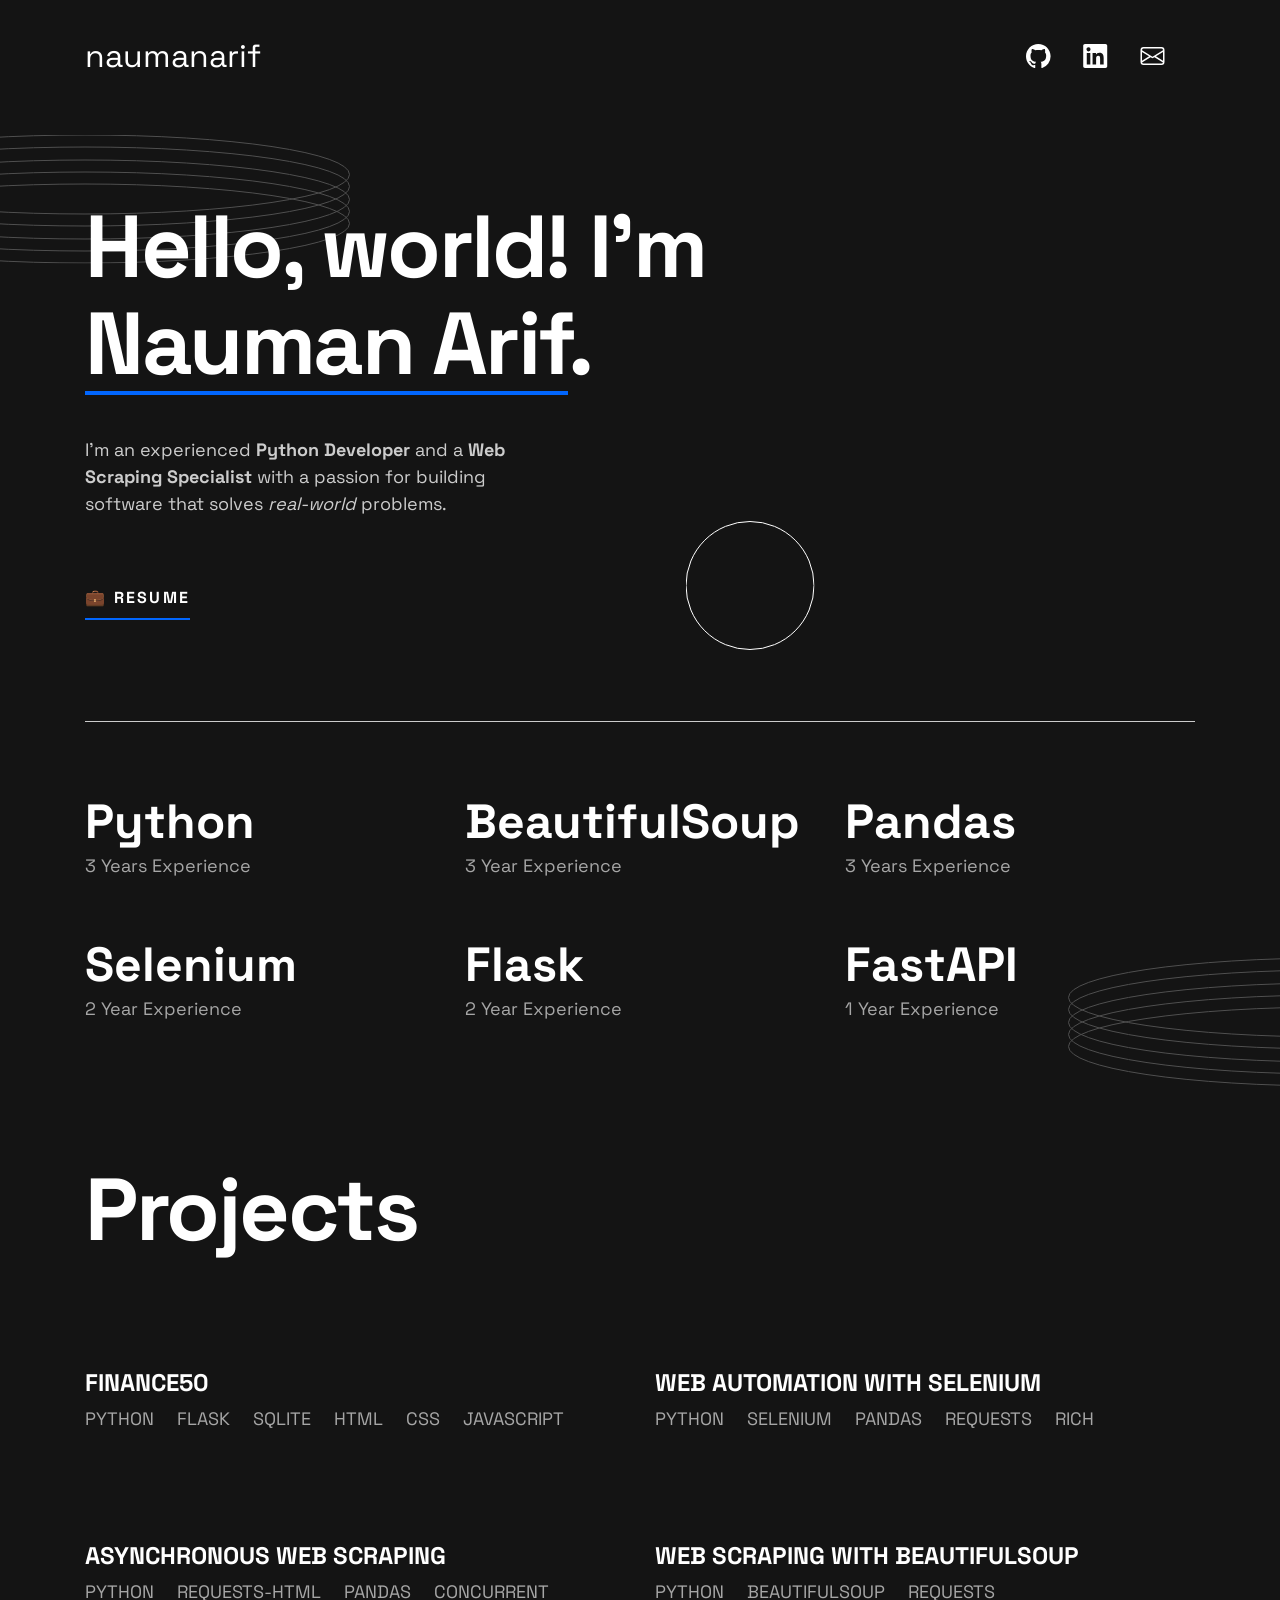
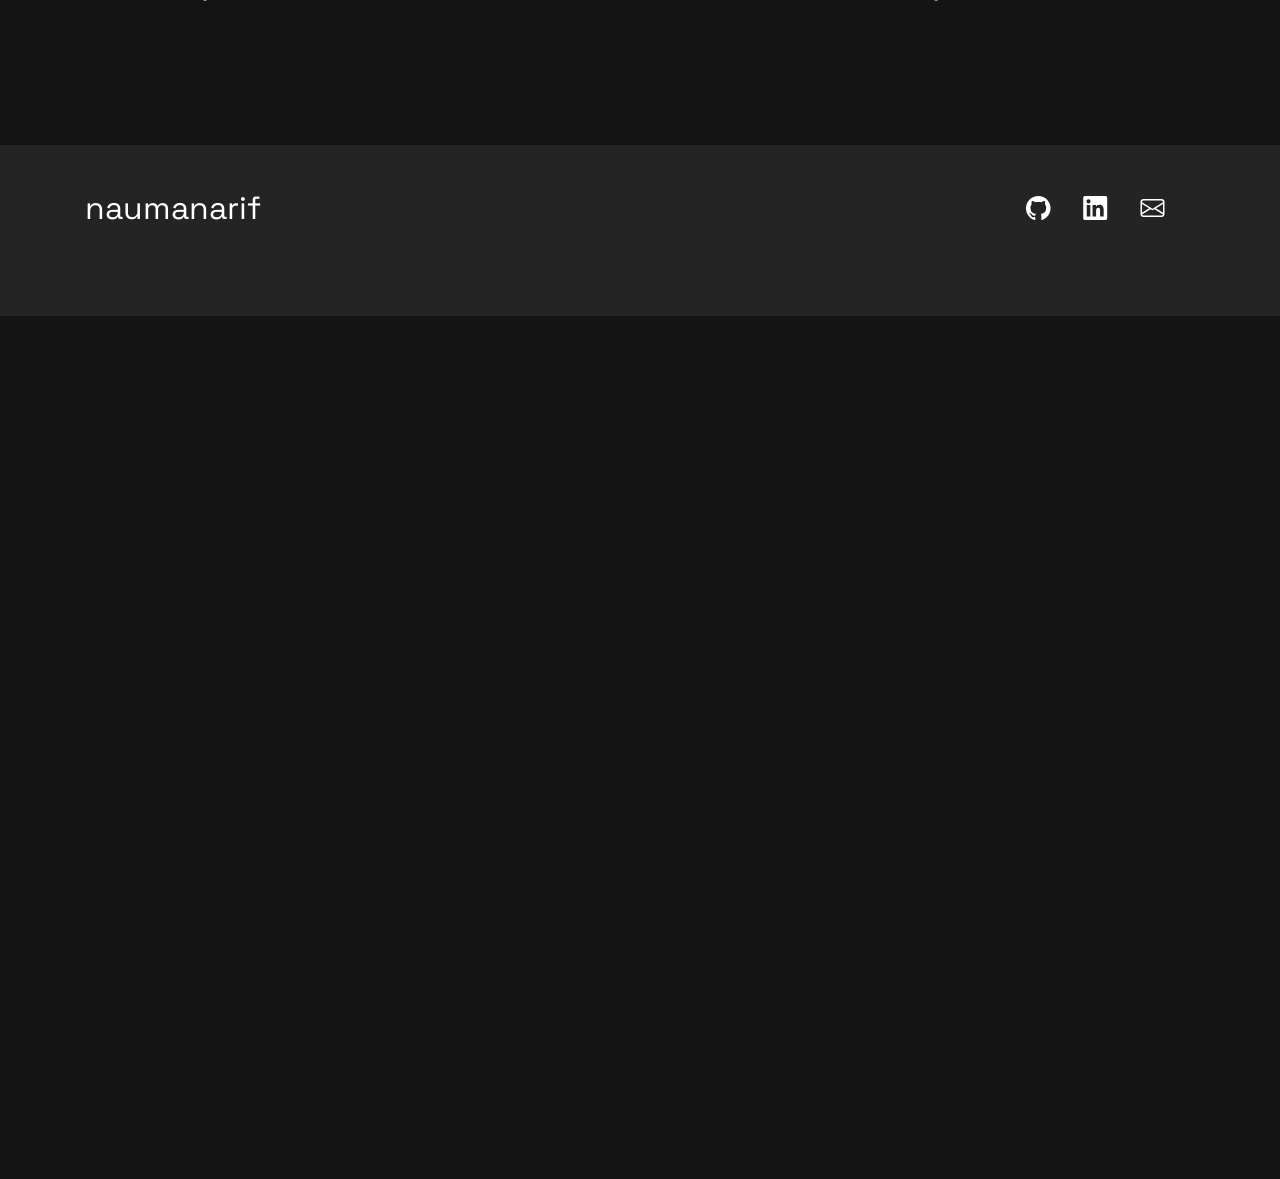
==== commit 00eb5037: "Change contact button to resume" ====
--- a/index.html
+++ b/index.html
@@ -3,6 +3,12 @@
   <head>
     <meta charset="UTF-8" />
     <meta name="viewport" content="width=device-width, initial-scale=1.0" />
+    <meta property="og:title" content="Nauman Arif" />
+    <meta
+      property="og:description"
+      content="Hello, world! My name is Nauman and this is my portfolio."
+    />
+    <meta property="og:image" content="./assets/images/thumbnail.png" />
     <link rel="preconnect" href="https://fonts.googleapis.com" />
     <link rel="preconnect" href="https://fonts.gstatic.com" crossorigin />
     <link
@@ -13,7 +19,7 @@
       rel="icon"
       type="image/png"
       sizes="32x32"
-      href="./assets/images/favicon-ur-32x32.png"
+      href="./assets/images/favicon-w-32x32.png"
     />
     <link rel="stylesheet" href="style.css" />
     <title>Nauman A.</title>
@@ -140,9 +146,10 @@
                 building software that solves <em>real-world</em> problems.
               </p>
               <a
-                href="mailto:naumanaarif.work@gmail.com"
+                href="https://www.dropbox.com/scl/fi/2qd5bhlehbhabu1iu4leo/resume.pdf?rlkey=ix7uoe7m47c00hlkvqk7a4s6i&dl=0"
+                target="_blank"
                 class="hero__contact underline"
-                >Contact me</a
+                >💼 Resume</a
               >
             </div>
           </div>
@@ -249,7 +256,12 @@
                 <span>Rich</span>
               </p>
               <div class="projects__links">
-                <a href="https://www.upwork.com/freelancers/naumanaarif?p=1698671609722044416" target="_blank" class="underline">View Project</a>
+                <a
+                  href="https://www.upwork.com/freelancers/naumanaarif?p=1698671609722044416"
+                  target="_blank"
+                  class="underline"
+                  >View Project</a
+                >
                 <a href="" class="underline">View Code</a>
               </div>
             </div>
--- a/style.css
+++ b/style.css
@@ -5,7 +5,7 @@
     --bg-body2: hsl(0, 0%, 14%);
     --accent: hsl(216, 99%, 50%);
     --text1: hsl(0, 0%, 100%);
-    --text2: hsl(0, 0%, 85%);
+    --text2: hsl(0, 0%, 80%);
     --invalid: hsl(7, 100%, 68%);
     --fs-18: 1.125rem;
     --fs-88: 5.5rem;
@@ -31,8 +31,8 @@
   }
   
   ::selection {
-    color: black;
-    background: var(--accent);
+    color: var(--accent);
+    background: #DFF0D8;
   }
   
   *,
@@ -776,4 +776,11 @@
       padding-block: 47px 92px;
     }
   }
-  +
+p.projects__tags > span {
+  color: #a6a6a6;
+}
+
+p.skills__description {
+  color: #a6a6a6;
+}
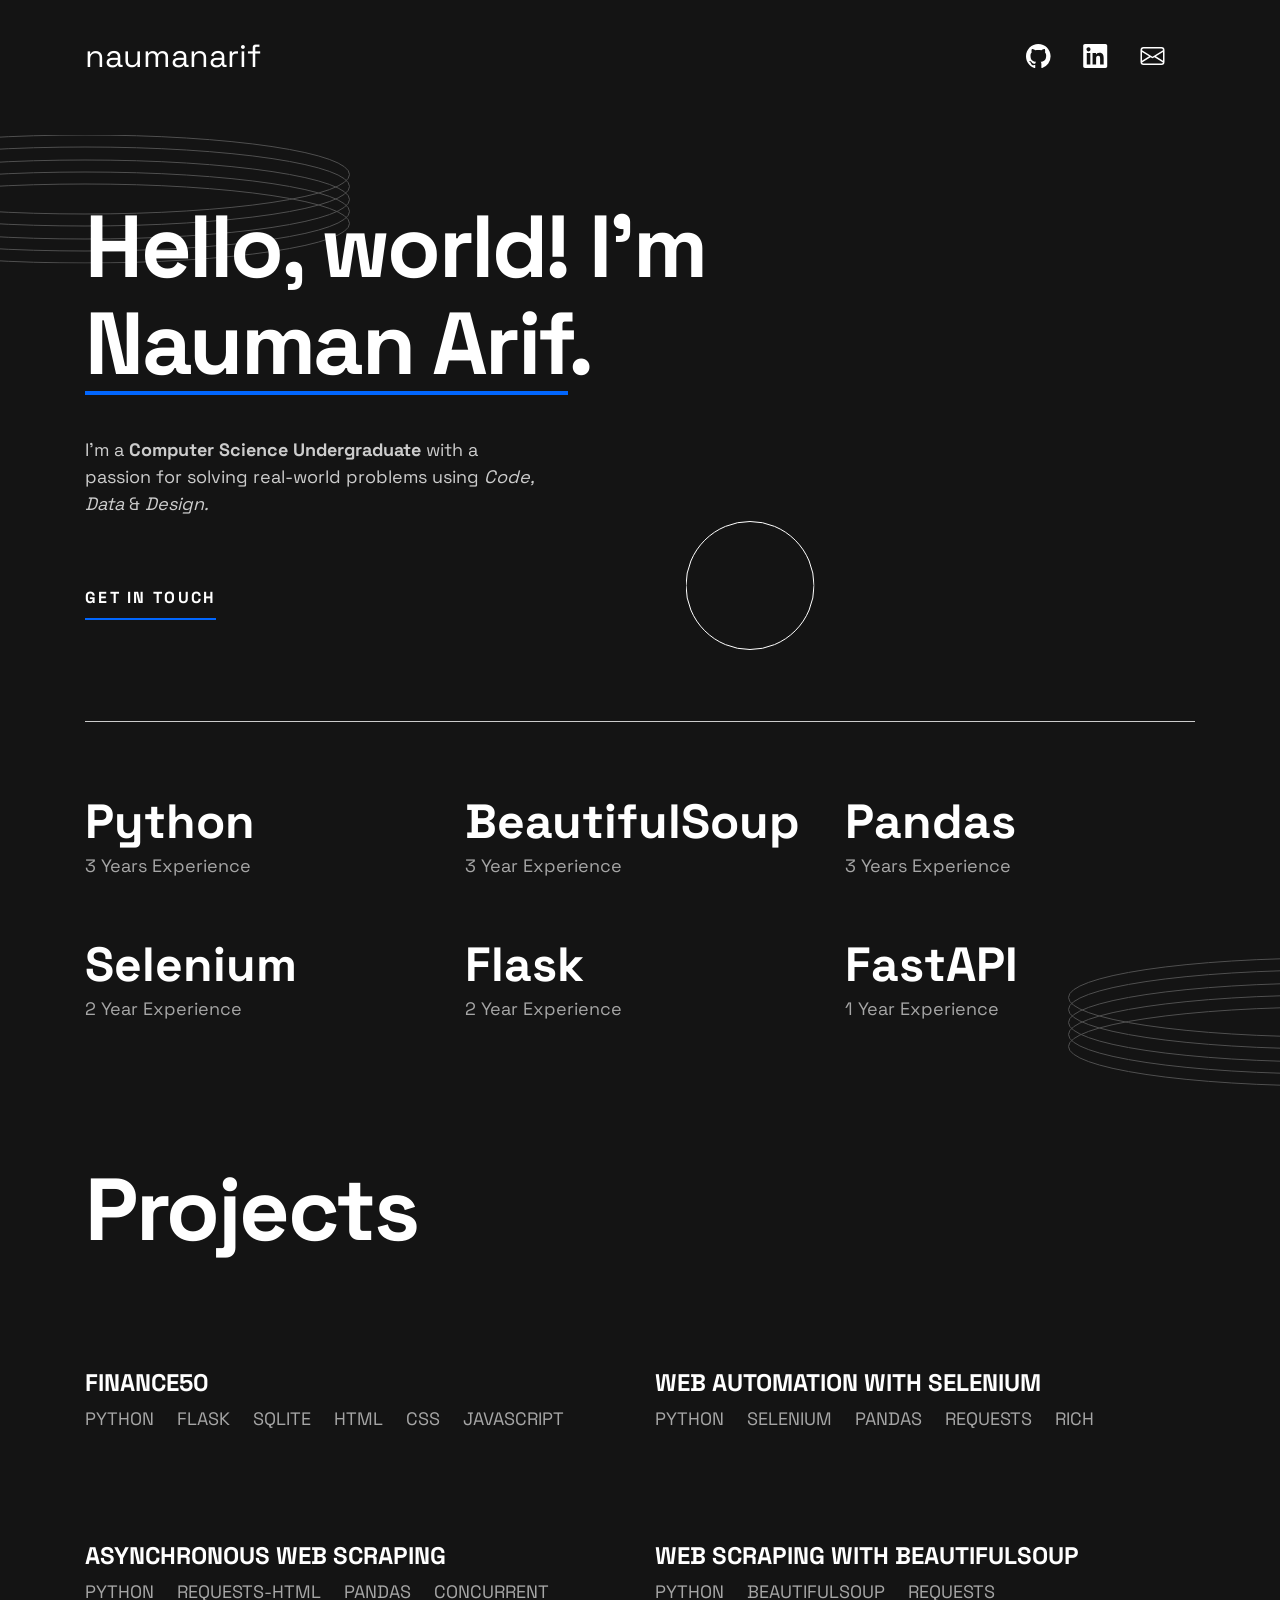
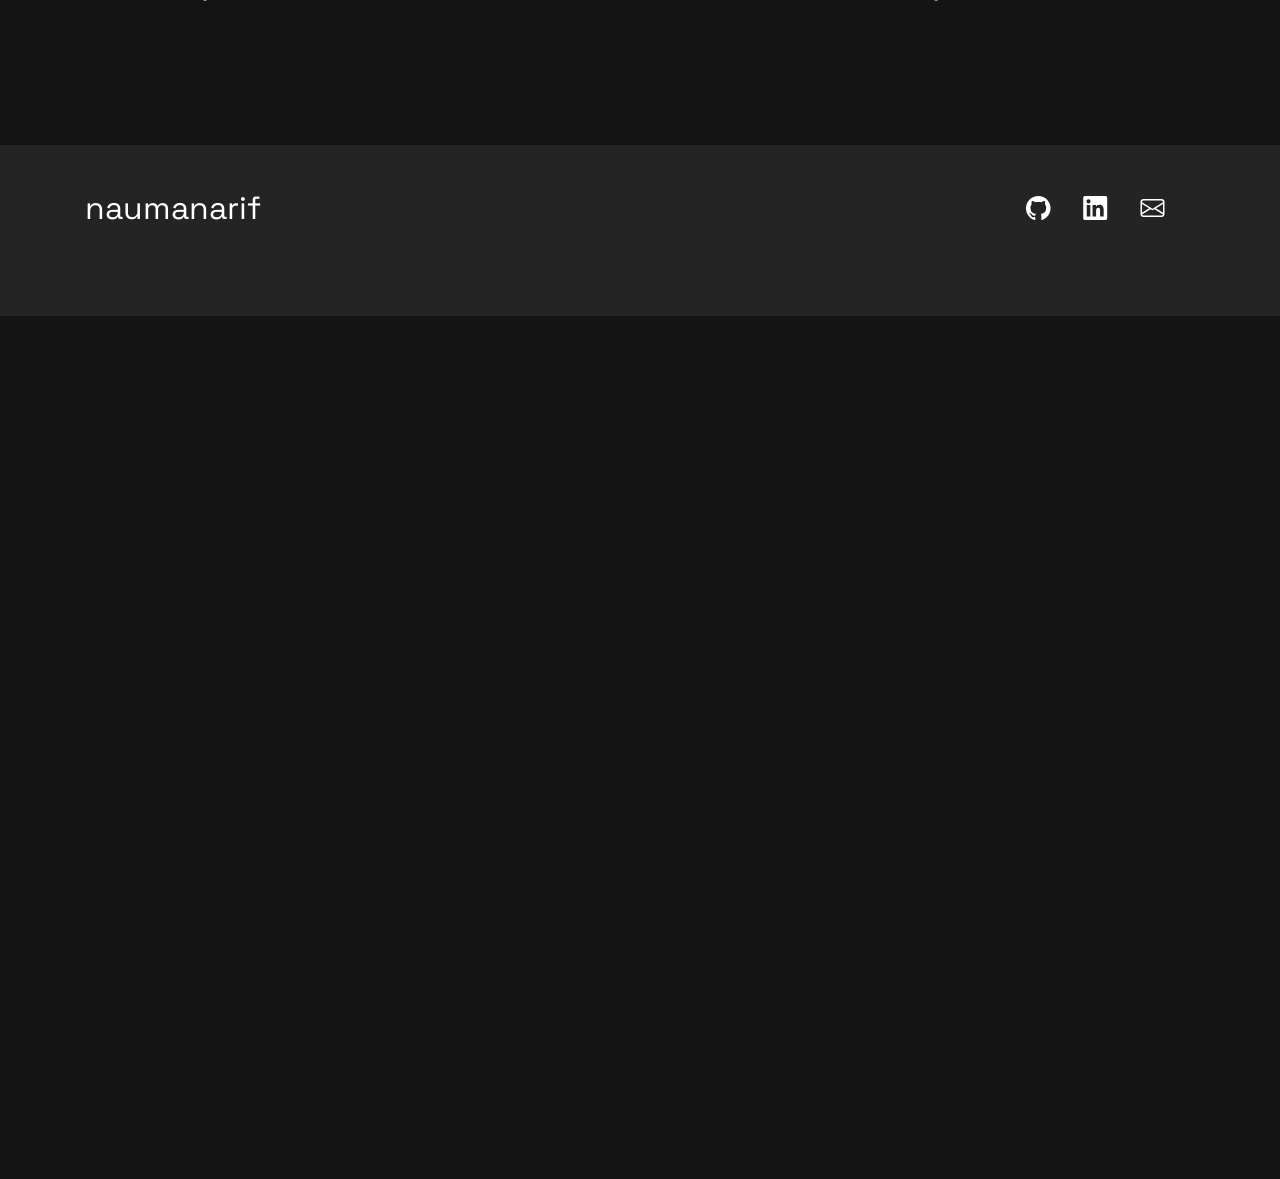
==== commit 6db79ebe: "Update hero description" ====
--- a/index.html
+++ b/index.html
@@ -141,15 +141,13 @@
                 I'm <span>Nauman Arif</span>.
               </h1>
               <p class="hero__description">
-                I'm an experienced <strong>Python Developer</strong> and a
-                <strong>Web Scraping Specialist</strong> with a passion for
-                building software that solves <em>real-world</em> problems.
+                I'm a <strong>Computer Science Undergraduate</strong> with a passion for solving real-world problems using <em>Code, Data</em> & <em>Design.</em> 
               </p>
               <a
-                href="https://www.dropbox.com/scl/fi/2qd5bhlehbhabu1iu4leo/resume.pdf?rlkey=ix7uoe7m47c00hlkvqk7a4s6i&dl=0"
+                href="mailto:naumanaarif.work@gmail.com"
                 target="_blank"
                 class="hero__contact underline"
-                >💼 Resume</a
+                >Get in touch</a
               >
             </div>
           </div>
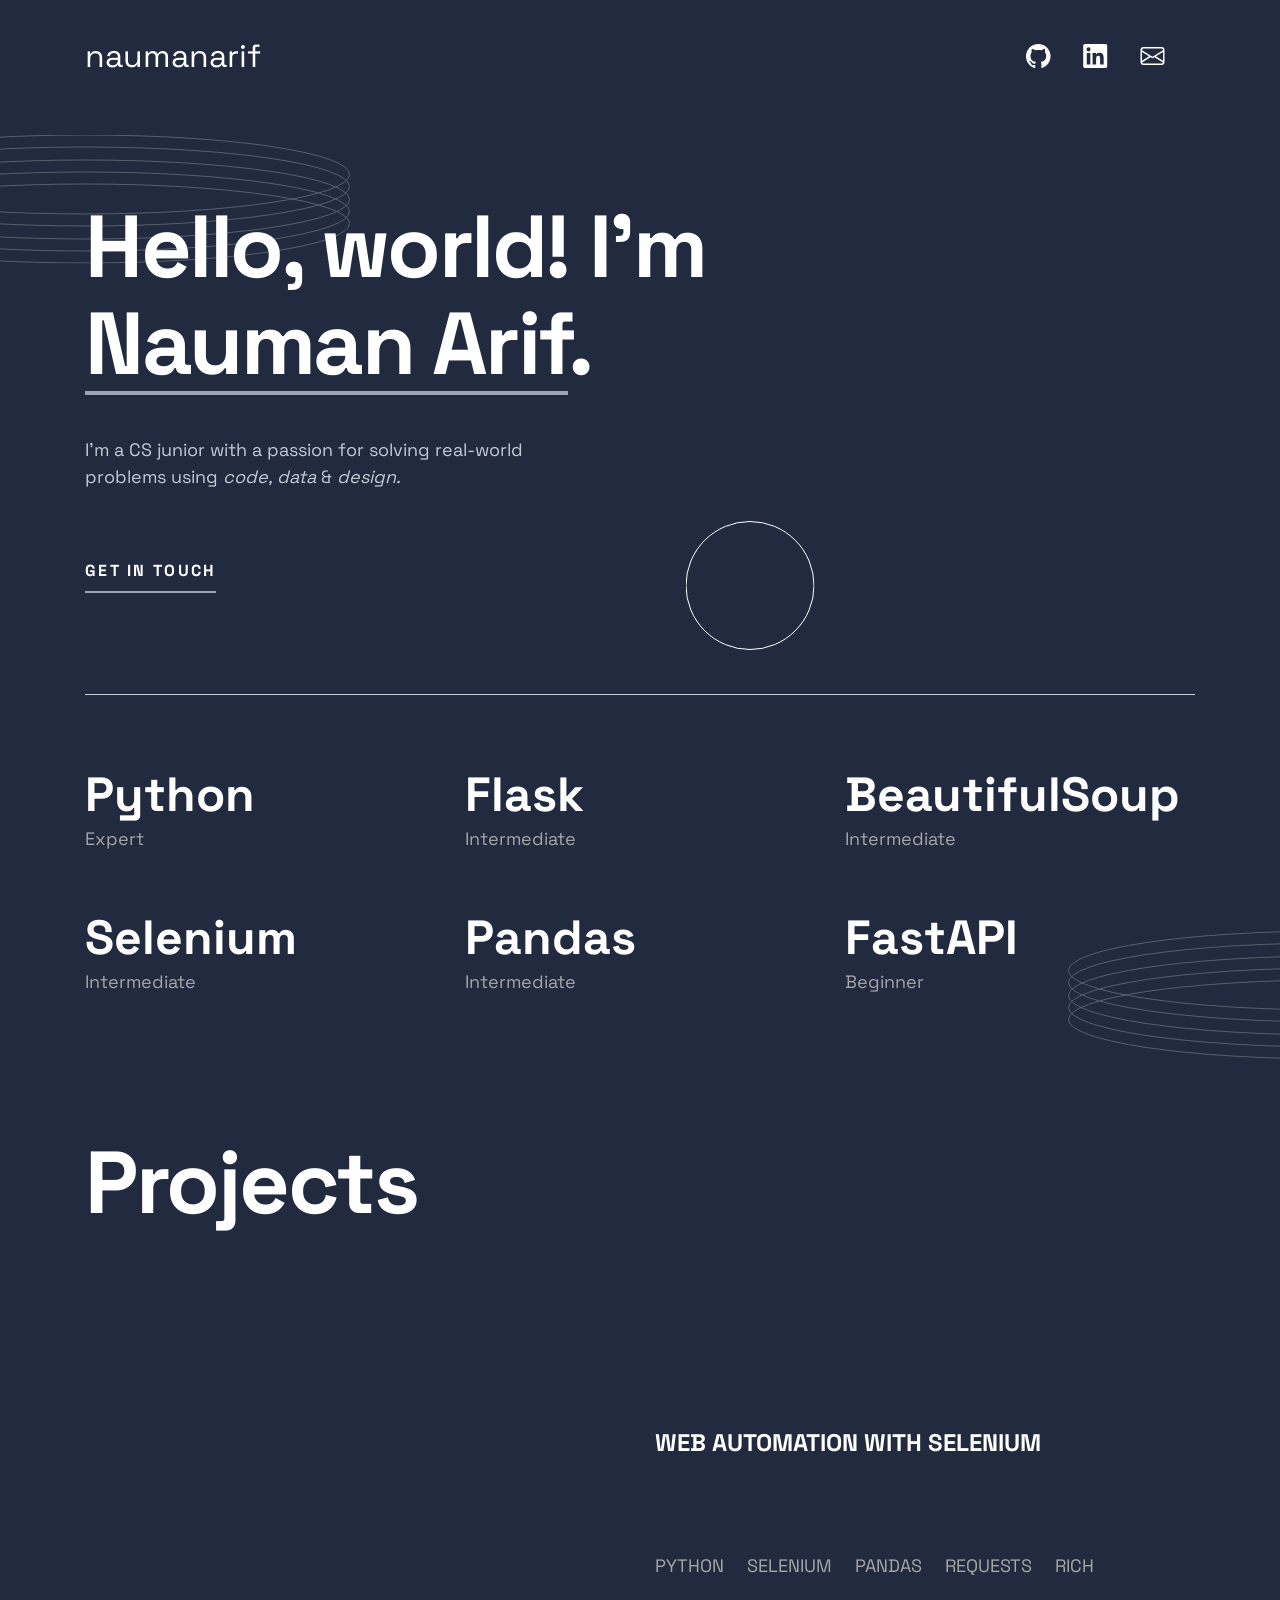
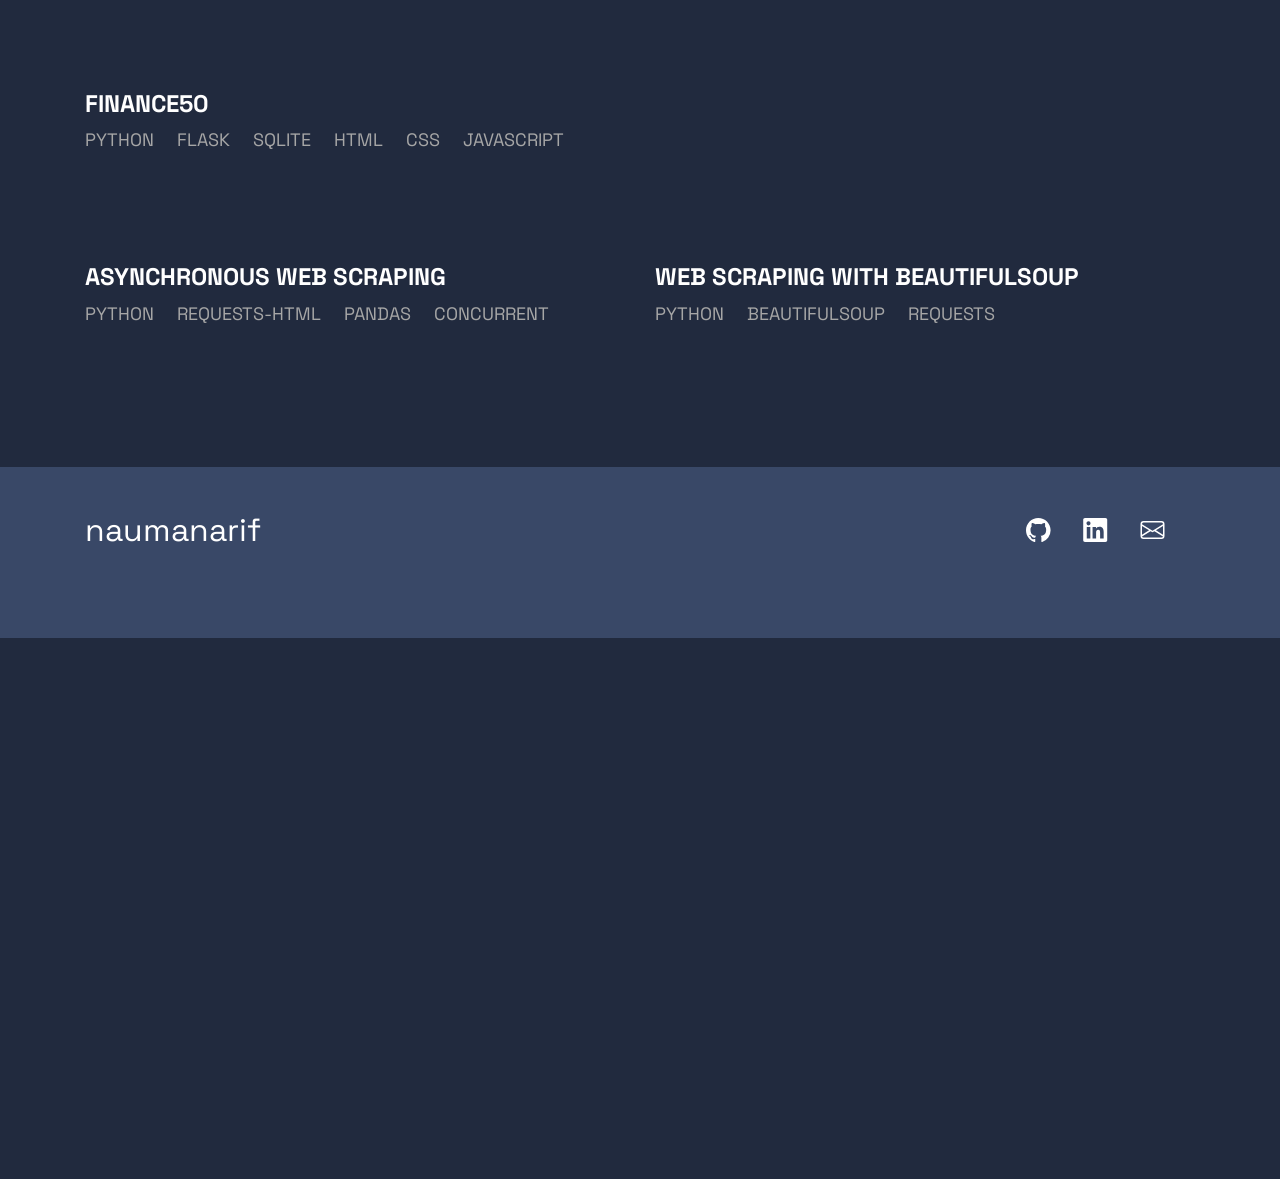
==== commit b3e0e997: "Change color theme" ====
--- a/index.html
+++ b/index.html
@@ -107,15 +107,15 @@
             <picture>
               <source
                 media="(min-width: 62.5em)"
-                srcset="/assets/images/nauman2-bw-desktop.png"
+                srcset="/assets/images/hero/nauman-desktop.png"
               />
               <source
                 media="(min-width: 37.5em)"
-                srcset="/assets/images/nauman2-bw-tablet.png"
+                srcset="/assets/images/hero/nauman-tablet.png"
               />
               <img
                 class="hero__image"
-                src="/assets/images/nauman2-bw-mobile.png"
+                src="/assets/images/hero/nauman-mobile.png"
                 alt="picture of Nauman Arif"
                 width-="174"
                 height="383"
@@ -141,7 +141,8 @@
                 I'm <span>Nauman Arif</span>.
               </h1>
               <p class="hero__description">
-                I'm a <strong>Computer Science Undergraduate</strong> with a passion for solving real-world problems using <em>Code, Data</em> & <em>Design.</em> 
+                I'm a CS junior with a passion for solving real-world problems
+                using <em>code, data</em> & <em>design.</em>
               </p>
               <a
                 href="mailto:naumanaarif.work@gmail.com"
@@ -159,27 +160,27 @@
           <h2 class="visually-hidden">Skills</h2>
           <div class="skills__item">
             <h3 class="skills__title">Python</h3>
-            <p class="skills__description">3 Years Experience</p>
+            <p class="skills__description">Expert</p>
+          </div>
+          <div class="skills__item">
+            <h3 class="skills__title">Flask</h3>
+            <p class="skills__description">Intermediate</p>
           </div>
           <div class="skills__item">
             <h3 class="skills__title">BeautifulSoup</h3>
-            <p class="skills__description">3 Year Experience</p>
+            <p class="skills__description">Intermediate</p>
+          </div>
+          <div class="skills__item">
+            <h3 class="skills__title">Selenium</h3>
+            <p class="skills__description">Intermediate</p>
           </div>
           <div class="skills__item">
             <h3 class="skills__title">Pandas</h3>
-            <p class="skills__description">3 Years Experience</p>
-          </div>
-          <div class="skills__item">
-            <h3 class="skills__title">Selenium</h3>
-            <p class="skills__description">2 Year Experience</p>
-          </div>
-          <div class="skills__item">
-            <h3 class="skills__title">Flask</h3>
-            <p class="skills__description">2 Year Experience</p>
+            <p class="skills__description">Intermediate</p>
           </div>
           <div class="skills__item">
             <h3 class="skills__title">FastAPI</h3>
-            <p class="skills__description">1 Year Experience</p>
+            <p class="skills__description">Beginner</p>
           </div>
         </div>
         <img
@@ -207,7 +208,7 @@
                   class="projects__image"
                   src="/assets/images/projects/finance50-small.png"
                   alt="Homepage of the website"
-                  width-="343"
+                  width="343"
                   height="253"
                 />
               </picture>
--- a/style.css
+++ b/style.css
@@ -1,11 +1,11 @@
 /* GLOBAL */
 
 :root {
-    --bg-body: hsl(0, 0%, 8%);
-    --bg-body2: hsl(0, 0%, 14%);
-    --accent: hsl(216, 99%, 50%);
+    --bg-body: #212a3e;
+    --bg-body2: #394867;
+    --accent: #9ba4b5;
     --text1: hsl(0, 0%, 100%);
-    --text2: hsl(0, 0%, 80%);
+    --text2: hsl(219, 15%, 80%);
     --invalid: hsl(7, 100%, 68%);
     --fs-18: 1.125rem;
     --fs-88: 5.5rem;
@@ -17,7 +17,7 @@
     --fs-24: 1.5rem;
     --fs-20: 1.25rem;
     --container: 69.375rem;
-    --transition: 200ms ease-in-out;
+    --transition: 120ms ease-in-out;
   }
   
   html,
@@ -31,8 +31,8 @@
   }
   
   ::selection {
-    color: var(--accent);
-    background: #DFF0D8;
+    color: var(--bg-body2);
+    background: #f1f6f9;
   }
   
   *,
@@ -605,11 +605,11 @@
       top: 0;
       background-color: hsl(0, 0%, 0%);
       opacity: 0;
-      transition: opacity 150ms ease-in-out;
+      transition: opacity 120ms ease-in-out;
     }
   
     .projects__item:hover .projects__picture::after {
-      opacity: 0.5;
+      opacity: 0.7;
     }
   
     .projects__item:hover .projects__links {
@@ -620,7 +620,7 @@
     }
   
     .projects__item:focus-within .projects__picture::after {
-      opacity: 0.5;
+      opacity: 0.7;
     }
   
     .projects__image {
@@ -635,7 +635,7 @@
       align-self: center;
       z-index: 1;
       opacity: 0;
-      transition: opacity 400ms ease-in-out;
+      transition: opacity 120ms ease-in-out;
     }
   
     .projects__links:hover ~ .projects__picture::after {
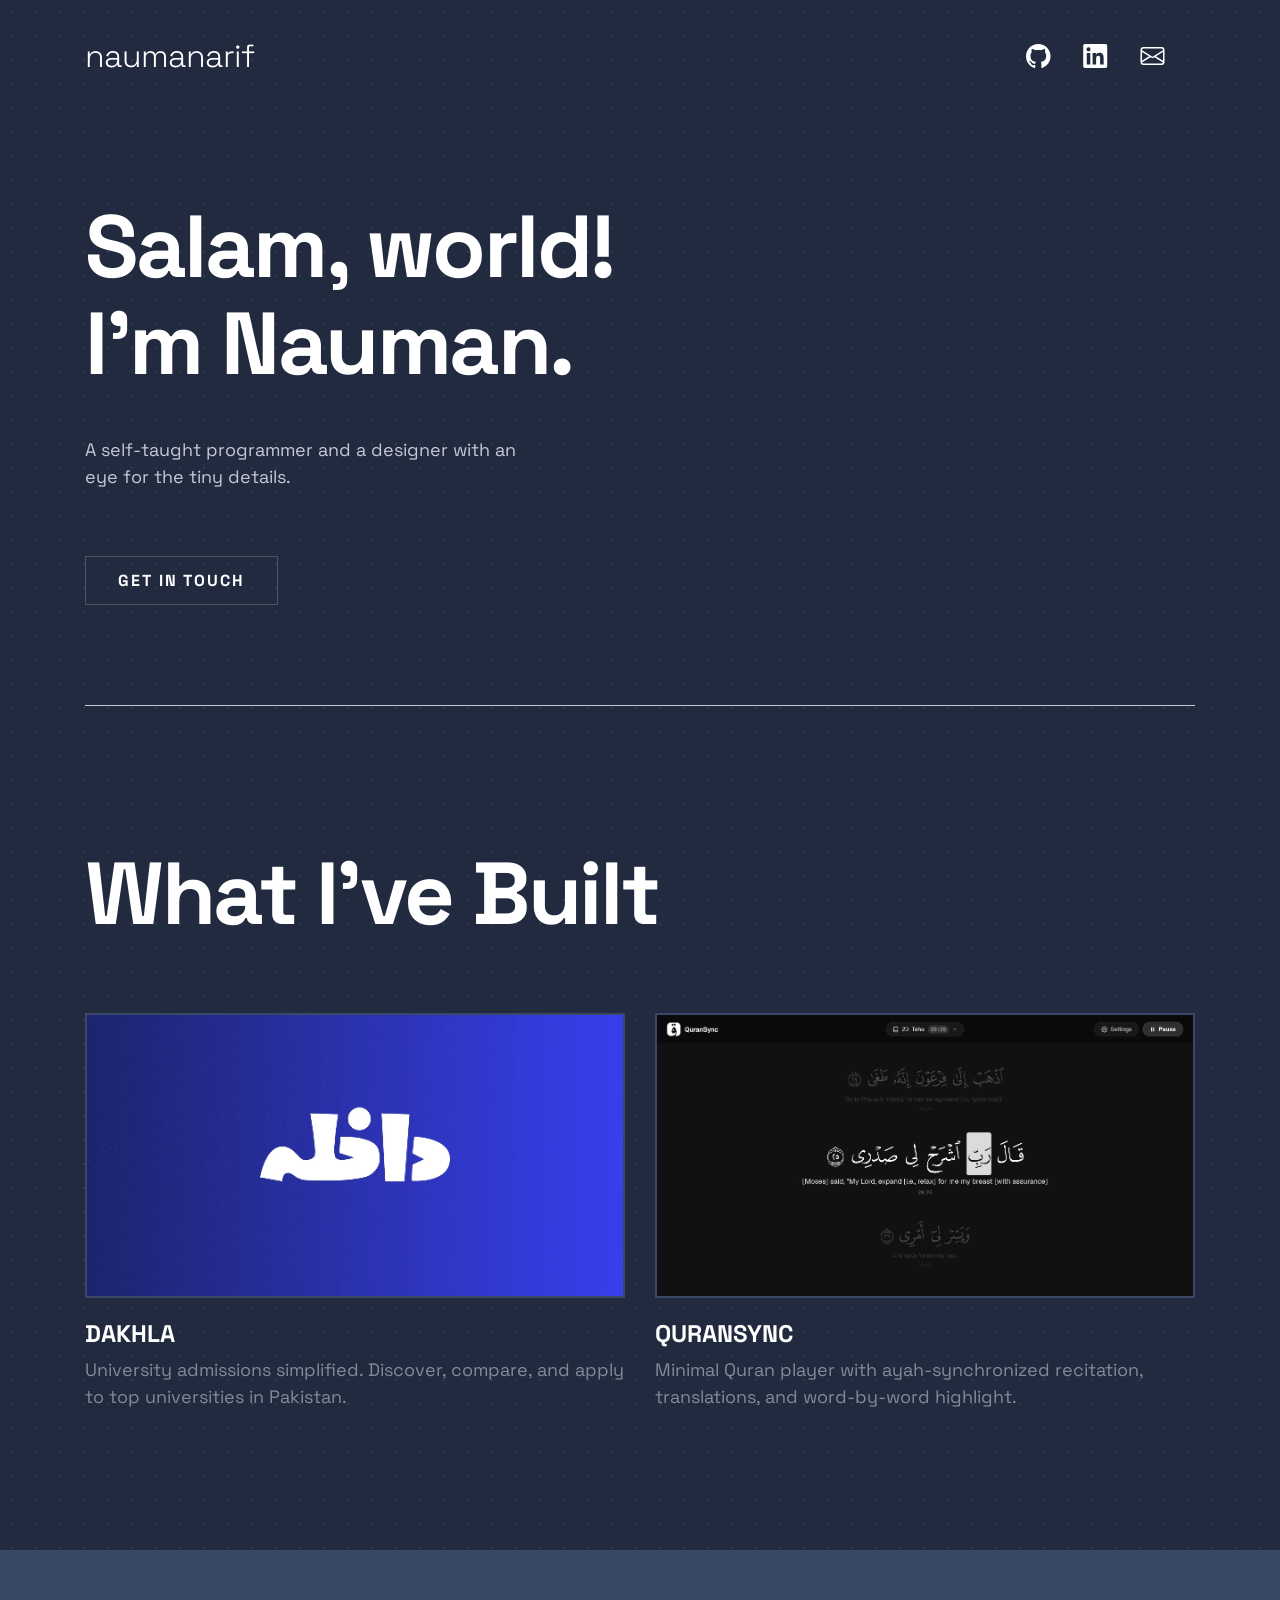
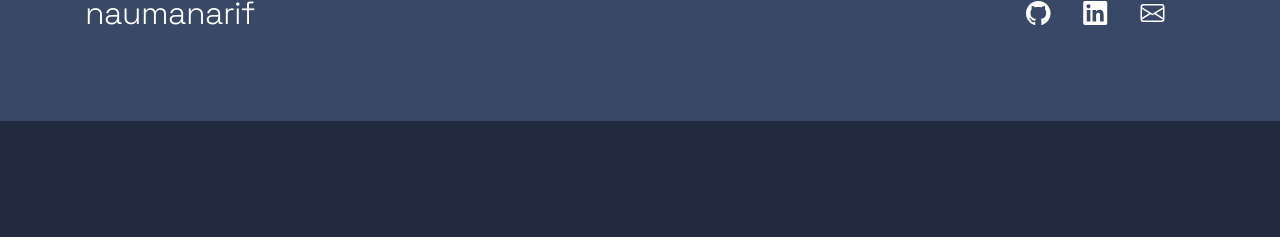
==== commit cf20178e: "feat: update and redesign portfolio - Feature Dakhla and QuranSync with new thumbnails and descripti" ====
--- a/index.html
+++ b/index.html
@@ -6,13 +6,13 @@
     <meta property="og:title" content="Nauman Arif" />
     <meta
       property="og:description"
-      content="Hello, world! My name is Nauman and this is my portfolio."
+      content="Salam, world! My name is Nauman and this is my personal website."
     />
     <meta property="og:image" content="./assets/images/thumbnail.png" />
     <link rel="preconnect" href="https://fonts.googleapis.com" />
     <link rel="preconnect" href="https://fonts.gstatic.com" crossorigin />
     <link
-      href="https://fonts.googleapis.com/css2?family=Space+Grotesk:wght@500;700&display=swap"
+      href="https://fonts.googleapis.com/css2?family=Space+Grotesk:wght@300;400;500;700&display=swap"
       rel="stylesheet"
     />
     <link
@@ -121,33 +121,18 @@
                 height="383"
               />
             </picture>
-            <img
-              class="hero__rings"
-              src="/assets/images/pattern-rings.svg"
-              alt=""
-              width="530"
-              height="129"
-            />
-            <img
-              class="hero__circle"
-              src="/assets/images/pattern-circle.svg"
-              alt=""
-              width="129"
-              height="129"
-            />
             <div class="hero__text">
               <h1 class="hero__headline header-xl">
-                Hello, world!<br />
-                I'm <span>Nauman Arif</span>.
+                Salam, world!<br />
+                I'm Nauman.
               </h1>
               <p class="hero__description">
-                I'm a CS junior with a passion for solving real-world problems
-                using <em>code, data</em> & <em>design.</em>
+                A self-taught programmer and a designer with an eye for the tiny details.
               </p>
               <a
                 href="mailto:naumanaarif.work@gmail.com"
                 target="_blank"
-                class="hero__contact underline"
+                class="hero__contact"
                 >Get in touch</a
               >
             </div>
@@ -155,31 +140,19 @@
         </div>
       </section>
 
-      <section class="skills">
+      <!-- <section class="skills">
         <div class="wrapper skills__wrapper bottom-border">
           <h2 class="visually-hidden">Skills</h2>
           <div class="skills__item">
-            <h3 class="skills__title">Python</h3>
-            <p class="skills__description">Expert</p>
+            <h3 class="skills__title">Product</h3>
+            <p class="skills__description">Intermediate</p>
           </div>
           <div class="skills__item">
-            <h3 class="skills__title">Flask</h3>
+            <h3 class="skills__title">Design</h3>
             <p class="skills__description">Intermediate</p>
           </div>
           <div class="skills__item">
-            <h3 class="skills__title">BeautifulSoup</h3>
-            <p class="skills__description">Intermediate</p>
-          </div>
-          <div class="skills__item">
-            <h3 class="skills__title">Selenium</h3>
-            <p class="skills__description">Intermediate</p>
-          </div>
-          <div class="skills__item">
-            <h3 class="skills__title">Pandas</h3>
-            <p class="skills__description">Intermediate</p>
-          </div>
-          <div class="skills__item">
-            <h3 class="skills__title">FastAPI</h3>
+            <h3 class="skills__title">Systems</h3>
             <p class="skills__description">Beginner</p>
           </div>
         </div>
@@ -190,44 +163,37 @@
           width="530"
           height="129"
         />
-      </section>
+      </section> -->
 
       <section class="projects">
         <div class="wrapper projects__wrapper">
           <div class="projects__grid">
-            <h2 class="projects__headline header-xl">Projects</h2>
-            <a href="" class="projects__contact underline"></a>
+            <h2 class="projects__headline header-xl">What I've Built</h2>
 
             <div class="projects__item">
               <picture class="projects__picture">
                 <source
                   media="(min-width: 62.5em)"
-                  srcset="/assets/images/projects/finance50-large.png"
+                  srcset="/assets/images/projects/dakhla.webp"
                 />
                 <img
                   class="projects__image"
-                  src="/assets/images/projects/finance50-small.png"
-                  alt="Homepage of the website"
+                  src="/assets/images/projects/dakhla.webp"
+                  alt="Dakhla"
                   width="343"
                   height="253"
                 />
               </picture>
-              <h3 class="projects__name">Finance50</h3>
-              <p class="projects__tags">
-                <span>Python</span>
-                <span>Flask</span>
-                <span>SQLite</span>
-                <span>HTML</span>
-                <span>CSS</span>
-                <span>JavaScript</span>
+              <h3 class="projects__name">Dakhla</h3>
+              <p class="projects__description">
+                University admissions simplified. Discover, compare, and apply to top universities in Pakistan.
               </p>
               <div class="projects__links">
-                <a href="" class="underline">View Project</a>
                 <a
-                  href="https://github.com/naumanaarif/finance50"
+                  href="https://dakhla.pk"
                   target="_blank"
                   class="underline"
-                  >View Code</a
+                  >View Project</a
                 >
               </div>
             </div>
@@ -236,85 +202,27 @@
               <picture class="projects__picture">
                 <source
                   media="(min-width: 62.5em)"
-                  srcset="/assets/images/projects/yp-large.png"
+                  srcset="/assets/images/projects/quransync.webp"
                 />
                 <img
                   class="projects__image"
-                  src="/assets/images/projects/yp-small.png"
-                  alt="A command-line tool that scrapes a website"
-                  width-="343"
+                  src="/assets/images/projects/quransync.webp"
+                  alt="QuranSync"
+                  width="343"
                   height="253"
                 />
               </picture>
-              <h3 class="projects__name">Web Automation with Selenium</h3>
-              <p class="projects__tags">
-                <span>Python</span>
-                <span>Selenium</span>
-                <span>Pandas</span>
-                <span>Requests</span>
-                <span>Rich</span>
+              <h3 class="projects__name">QuranSync</h3>
+              <p class="projects__description">
+                Minimal Quran player with ayah-synchronized recitation, translations, and word-by-word highlight.
               </p>
               <div class="projects__links">
                 <a
-                  href="https://www.upwork.com/freelancers/naumanaarif?p=1698671609722044416"
+                  href="https://quransync.live"
                   target="_blank"
                   class="underline"
                   >View Project</a
                 >
-                <a href="" class="underline">View Code</a>
-              </div>
-            </div>
-
-            <div class="projects__item">
-              <picture class="projects__picture">
-                <source
-                  media="(min-width: 62.5em)"
-                  srcset="/assets/images/projects/hltv-large.png"
-                />
-                <img
-                  class="projects__image"
-                  src="/assets/images/projects/hltv-small.png"
-                  alt="coming soon"
-                  width-="343"
-                  height="253"
-                />
-              </picture>
-              <h3 class="projects__name">Asynchronous Web Scraping</h3>
-              <p class="projects__tags">
-                <span>Python</span>
-                <span>Requests-HTML</span>
-                <span>Pandas</span>
-                <span>Concurrent</span>
-              </p>
-              <div class="projects__links">
-                <a href="" class="underline">View Project</a>
-                <a href="" class="underline">View Code</a>
-              </div>
-            </div>
-
-            <div class="projects__item">
-              <picture class="projects__picture">
-                <source
-                  media="(min-width: 62.5em)"
-                  srcset="/assets/images/projects/police-large.png"
-                />
-                <img
-                  class="projects__image"
-                  src="/assets/images/projects/police-small.png"
-                  alt="coming soon"
-                  width-="343"
-                  height="253"
-                />
-              </picture>
-              <h3 class="projects__name">Web Scraping with BeautifulSoup</h3>
-              <p class="projects__tags">
-                <span>Python</span>
-                <span>BeautifulSoup</span>
-                <span>Requests</span>
-              </p>
-              <div class="projects__links">
-                <a href="" class="underline">View Project</a>
-                <a href="" class="underline">View Code</a>
               </div>
             </div>
           </div>
--- a/style.css
+++ b/style.css
@@ -51,6 +51,8 @@
   body {
     margin: 0;
     background-color: var(--bg-body);
+    background-image: radial-gradient(rgba(255, 255, 255, 0.08) 1px, transparent 1px);
+    background-size: 24px 24px;
     color: var(--text1);
     font-size: var(--fs-18);
     line-height: 1.56;
@@ -187,6 +189,8 @@
   .header__home {
     font-size: 1.5rem;
     font-size: clamp(1.5rem, 1.02rem + 2.04vw, 2rem);
+    font-weight: 300;
+    letter-spacing: -0.02em;
     line-height: 1;
     color: var(--text1);
     text-decoration: none;
@@ -271,10 +275,6 @@
   
   .hero__headline {
     margin-block-end: 24px;
-  }
-  
-  .hero__headline > br {
-    display: none;
   }
   
   h1 > span {
@@ -289,7 +289,29 @@
   }
   
   .hero__description {
-    margin-block-end: 24px;
+    margin-block-end: 32px;
+  }
+  
+  .hero__contact {
+    display: inline-block;
+    padding: 14px 32px;
+    background-color: transparent;
+    color: var(--text1);
+    border: 1px solid rgba(255, 255, 255, 0.2);
+    font-size: 1rem;
+    line-height: 1.2;
+    font-weight: 700;
+    letter-spacing: 0.12em;
+    text-transform: uppercase;
+    text-decoration: none;
+    transition: border-color var(--transition), background-color var(--transition), color var(--transition), transform var(--transition);
+  }
+
+  .hero__contact:hover {
+    border-color: var(--accent);
+    background-color: rgba(255, 255, 255, 0.05);
+    color: var(--text1);
+    transform: translateY(-2px);
   }
   
   @media (min-width: 37.5em) {
@@ -351,10 +373,6 @@
       margin-block-end: 60px;
     }
   
-    .hero__headline > br {
-      display: inline-block;
-    }
-  
     .hero__description {
       /* width: 70%; */
       margin-block-end: 34px;
@@ -401,10 +419,6 @@
   
     .hero__headline {
       margin-block-end: 43px;
-    }
-  
-    .hero__headline > br {
-      display: none;
     }
   
     .hero__description {
@@ -495,10 +509,7 @@
   .projects__headline {
     grid-column: 1 / span 2;
     margin-block-end: 0;
-  }
-  
-  .projects__contact {
-    grid-column: 1 / span 2;
+    white-space: nowrap;
   }
   
   .projects__item {
@@ -508,9 +519,12 @@
   .projects__picture {
     display: block;
     margin-block-end: 20px;
+    border: 2px solid var(--bg-body2);
+    overflow: hidden;
   }
   
   .projects__image {
+    display: block;
     width: 100%;
     height: auto;
   }
@@ -523,12 +537,12 @@
     margin-block-end: 7px;
   }
   
-  .projects__tags {
-    display: flex;
-    justify-content: center;
-    gap: 12px;
+  .projects__description {
+    font-size: 1.125rem;
+    line-height: 1.5;
+    color: var(--text2);
+    opacity: 0.6;
     margin-block-end: 20px;
-    text-transform: uppercase;
   }
   
   .projects__links {
@@ -553,30 +567,12 @@
       grid-column: span 1;
     }
   
-    .projects__headline,
-    .projects__contact {
-      grid-column: span 1;
-    }
-  
-    .projects__contact {
-      align-self: center;
-    }
-  
-    .projects__tags,
-    .projects__links {
-      display: block;
-    }
-  
-    .projects__tags span {
-      margin-inline-end: 18px;
+    .projects__headline {
+      grid-column: 1 / span 2;
     }
   
     .projects__links a {
-      margin-inline-end: 30px;
-    }
-  
-    .project__links {
-      display: block;
+      margin-inline-end: 0;
     }
   }
   
@@ -642,7 +638,7 @@
       opacity: 0.5;
     }
   
-    .projects__tags {
+    .projects__description {
       margin-block-end: 0;
     }
   }
